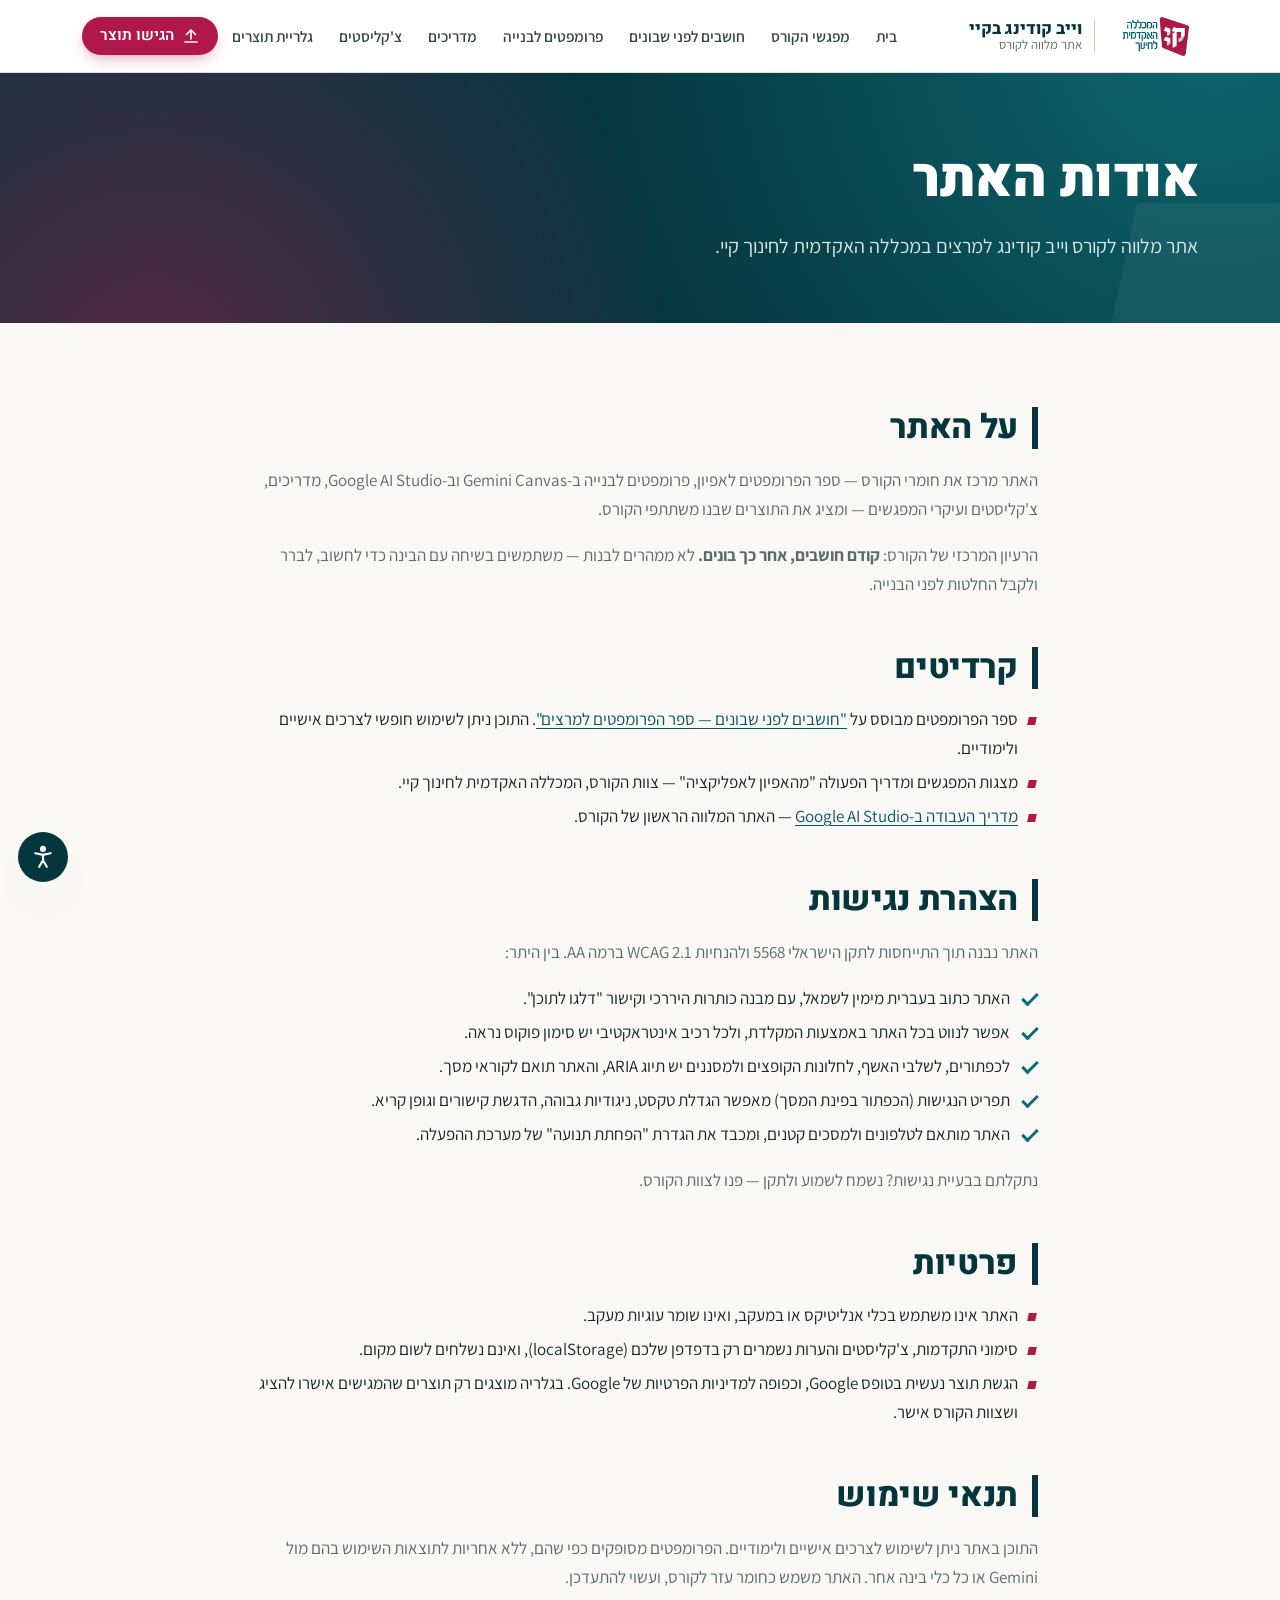
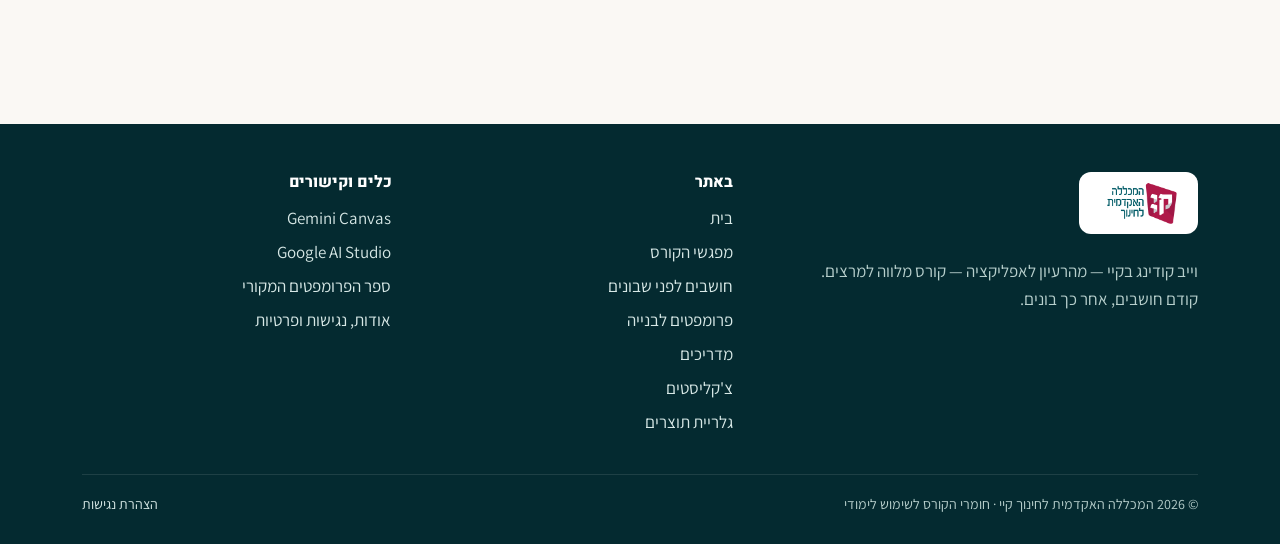
==== about.html @ 30b33945 "Add files via upload" ====
<!DOCTYPE html>
<html lang="he" dir="rtl">
<head>
<meta charset="utf-8">
<meta name="viewport" content="width=device-width, initial-scale=1">
<title>אודות, נגישות ופרטיות — וייב קודינג בקיי</title>
<meta name="description" content="אודות האתר המלווה לקורס וייב קודינג במכללת קיי, הצהרת נגישות, פרטיות וקרדיטים.">
<link rel="icon" type="image/png" href="[data-uri]">
<link rel="preconnect" href="https://fonts.googleapis.com">
<link rel="preconnect" href="https://fonts.gstatic.com" crossorigin>
<link href="https://fonts.googleapis.com/css2?family=Assistant:wght@400;600;700&family=Heebo:wght@500;700;800;900&display=swap" rel="stylesheet">
<style>
/* =========================================================
   וייב קודינג בקיי — אתר מלווה לקורס
   מערכת עיצוב בהתאמה לשפה החזותית של המכללה האקדמית לחינוך קיי
   ========================================================= */

:root {
  --teal-950: #042a30;
  --teal-900: #06363d;
  --teal-800: #0a4850;
  --teal-700: #0b5560;
  --teal-600: #0e6b75;
  --teal-100: #d7e8e6;
  --teal-50: #eef4f3;
  --crimson: #b0174a;
  --crimson-700: #8e1139;
  --crimson-100: #f3d9e2;
  --crimson-50: #f9eef2;
  --paper: #faf8f4;
  --surface: #ffffff;
  --line: #e6e0d4;
  --line-strong: #d3cbbb;
  --ink: #1b2729;
  --ink-soft: #33474a;
  --muted: #5b6b6d;
  --success: #1f7a4d;

  --font-head: "Heebo", "Assistant", system-ui, sans-serif;
  --font-body: "Assistant", "Heebo", system-ui, sans-serif;

  --radius-sm: 8px;
  --radius: 14px;
  --radius-lg: 22px;
  --shadow-sm: 0 1px 2px rgba(6, 54, 61, .06), 0 1px 1px rgba(6, 54, 61, .04);
  --shadow: 0 6px 24px -8px rgba(6, 54, 61, .18), 0 2px 6px rgba(6, 54, 61, .06);
  --shadow-lg: 0 24px 60px -20px rgba(6, 54, 61, .35);

  --wrap: 1180px;
  --gutter: clamp(16px, 4vw, 32px);
  --fs-base: 1.0625rem;
}

/* ---------- reset ---------- */
*, *::before, *::after { box-sizing: border-box; }
html { -webkit-text-size-adjust: 100%; scroll-behavior: smooth; scroll-padding-top: 88px; }
body {
  margin: 0;
  font-family: var(--font-body);
  font-size: var(--fs-base);
  line-height: 1.7;
  color: var(--ink);
  background: var(--paper);
  overflow-x: hidden;
}
img, svg, video, iframe { max-width: 100%; display: block; }
h1, h2, h3, h4 { font-family: var(--font-head); line-height: 1.25; margin: 0 0 .5em; color: var(--teal-900); letter-spacing: -.01em; }
h1 { font-size: clamp(2rem, 5vw, 3.4rem); font-weight: 900; }
h2 { font-size: clamp(1.5rem, 3vw, 2.1rem); font-weight: 800; }
h3 { font-size: 1.2rem; font-weight: 700; }
p { margin: 0 0 1em; }
a { color: var(--teal-700); text-underline-offset: 3px; }
a:hover { color: var(--crimson); }
ul, ol { padding-inline-start: 1.3em; margin: 0 0 1em; }
li { margin-bottom: .3em; }
button { font: inherit; cursor: pointer; }
strong { font-weight: 700; }
.ltr { direction: ltr; unicode-bidi: isolate; display: inline-block; }

:focus-visible { outline: 3px solid var(--crimson); outline-offset: 3px; border-radius: 4px; }

.skip-link {
  position: absolute; inset-inline-start: 12px; top: -60px; z-index: 100;
  background: var(--teal-900); color: #fff; padding: 10px 16px; border-radius: var(--radius-sm);
  font-weight: 700; text-decoration: none;
}
.skip-link:focus { top: 12px; color: #fff; }

.visually-hidden { position: absolute !important; width: 1px; height: 1px; overflow: hidden; clip: rect(0 0 0 0); white-space: nowrap; }

.wrap { width: 100%; max-width: var(--wrap); margin-inline: auto; padding-inline: var(--gutter); }

/* ---------- header ---------- */
.site-header {
  position: sticky; top: 0; z-index: 50;
  background: rgba(255, 255, 255, .94);
  backdrop-filter: saturate(1.4) blur(10px);
  border-bottom: 1px solid var(--line);
}
.site-header .wrap { display: flex; align-items: center; gap: 20px; min-height: 72px; }
.brand { display: flex; align-items: center; gap: 12px; text-decoration: none; color: var(--teal-900); flex-shrink: 0; }
.brand img { height: 44px; width: auto; }
.brand-text { display: flex; flex-direction: column; line-height: 1.15; border-inline-start: 1px solid var(--line-strong); padding-inline-start: 12px; }
.brand-text b { font-family: var(--font-head); font-weight: 800; font-size: 1.05rem; }
.brand-text small { color: var(--muted); font-size: .8rem; }

.main-nav { margin-inline-start: auto; }
.main-nav ul { list-style: none; margin: 0; padding: 0; display: flex; gap: 2px; align-items: center; }
.main-nav li { margin: 0; }
.main-nav a {
  display: block; padding: 8px 12px; border-radius: 999px; text-decoration: none;
  color: var(--ink-soft); font-weight: 600; font-size: .96rem; white-space: nowrap;
}
.main-nav a:hover { background: var(--teal-50); color: var(--teal-900); }
.main-nav a[aria-current="page"] { background: var(--teal-900); color: #fff; }
.nav-cta { margin-inline-start: 6px; }
.main-nav a.btn { display: inline-flex; color: #fff; padding: 7px 16px; }
.main-nav a.btn:hover { background: var(--crimson-700); color: #fff; }

.nav-toggle {
  display: none; margin-inline-start: auto; background: var(--teal-50); border: 1px solid var(--line);
  border-radius: 10px; width: 44px; height: 44px; align-items: center; justify-content: center; color: var(--teal-900);
}
.nav-toggle svg { width: 22px; height: 22px; }

@media (max-width: 1080px) {
  .nav-toggle { display: inline-flex; }
  .main-nav {
    position: fixed; inset: 72px 0 auto 0; background: #fff; border-bottom: 1px solid var(--line);
    box-shadow: var(--shadow); display: none; max-height: calc(100vh - 72px); overflow: auto;
  }
  .main-nav.open { display: block; }
  .main-nav ul { flex-direction: column; align-items: stretch; padding: 12px var(--gutter) 20px; gap: 4px; }
  .main-nav a { padding: 12px 14px; border-radius: 10px; font-size: 1.05rem; }
  .nav-cta { margin: 8px 0 0; }
  .nav-cta .btn { width: 100%; justify-content: center; }
}
@media (max-width: 420px) { .brand-text small { display: none; } .brand img { height: 38px; } }

/* ---------- buttons ---------- */
.btn {
  display: inline-flex; align-items: center; gap: 8px; border: 2px solid transparent;
  padding: 10px 20px; border-radius: 999px; font-weight: 700; text-decoration: none;
  font-family: var(--font-head); font-size: .98rem; line-height: 1.3; transition: transform .15s, background .15s, box-shadow .15s;
}
.btn:hover { transform: translateY(-1px); }
.btn-primary { background: var(--crimson); color: #fff; box-shadow: 0 6px 16px -6px rgba(176, 23, 74, .55); }
.btn-primary:hover { background: var(--crimson-700); color: #fff; }
.btn-teal { background: var(--teal-900); color: #fff; }
.btn-teal:hover { background: var(--teal-700); color: #fff; }
.btn-ghost { background: transparent; color: var(--teal-900); border-color: var(--line-strong); }
.btn-ghost:hover { background: var(--teal-50); color: var(--teal-900); }
.btn-light { background: #fff; color: var(--teal-900); }
.btn-light:hover { color: var(--crimson); }
.btn-outline-light { color: #fff; border-color: rgba(255,255,255,.45); background: transparent; }
.btn-outline-light:hover { background: rgba(255,255,255,.1); color: #fff; }
.btn-sm { padding: 6px 14px; font-size: .88rem; }
.btn svg { width: 18px; height: 18px; flex-shrink: 0; }

/* ---------- signature: skewed tag (from the Kaye logo) ---------- */
.tag {
  display: inline-block; position: relative; padding: 4px 14px; font-family: var(--font-head);
  font-weight: 800; font-size: .82rem; letter-spacing: .06em; color: #fff; z-index: 0;
}
.tag::before {
  content: ""; position: absolute; inset: 0; background: var(--crimson); transform: skewX(-12deg); z-index: -1; border-radius: 3px;
}
.tag.teal::before { background: var(--teal-700); }
.tag.soft { color: var(--crimson-700); }
.tag.soft::before { background: var(--crimson-50); }

.eyebrow { font-family: var(--font-head); font-weight: 800; color: var(--crimson); letter-spacing: .12em; font-size: .82rem; margin-bottom: 10px; display: block; }

/* ---------- page hero ---------- */
.page-hero {
  background: var(--teal-900);
  background-image:
    radial-gradient(circle at 12% 120%, rgba(176, 23, 74, .45), transparent 45%),
    radial-gradient(circle at 95% -20%, rgba(14, 107, 117, .9), transparent 50%);
  color: #fff; padding: clamp(40px, 7vw, 72px) 0 clamp(36px, 6vw, 60px); position: relative; overflow: hidden;
}
.page-hero::after {
  content: ""; position: absolute; inset-inline-start: -60px; bottom: -40px; width: 220px; height: 160px;
  background: rgba(255,255,255,.05); transform: skewX(-12deg);
}
.page-hero h1 { color: #fff; margin-bottom: .3em; }
.page-hero p.lead { font-size: clamp(1.05rem, 2vw, 1.25rem); color: #d7e8e6; max-width: 720px; margin: 0; }
.page-hero .eyebrow { color: #ff9fbf; }
.page-hero .hero-actions { margin-top: 24px; display: flex; flex-wrap: wrap; gap: 12px; }
.breadcrumbs { font-size: .9rem; color: #a9c9c6; margin-bottom: 14px; }
.breadcrumbs a { color: #d7e8e6; }

/* ---------- sections ---------- */
.section { padding: clamp(44px, 7vw, 84px) 0; }
.section.tight { padding: clamp(28px, 4vw, 48px) 0; }
.section.alt { background: #fff; border-block: 1px solid var(--line); }
.section-head { max-width: 760px; margin-bottom: 32px; }
.section-head p { color: var(--muted); font-size: 1.1rem; margin: 0; }
.bar-title { border-inline-start: 6px solid var(--teal-900); padding-inline-start: 14px; }

.grid { display: grid; gap: 20px; }
.grid-2 { grid-template-columns: repeat(auto-fit, minmax(min(100%, 420px), 1fr)); }
.grid-3 { grid-template-columns: repeat(auto-fit, minmax(min(100%, 300px), 1fr)); }
.grid-4 { grid-template-columns: repeat(auto-fit, minmax(min(100%, 240px), 1fr)); }

.card {
  background: var(--surface); border: 1px solid var(--line); border-radius: var(--radius-lg);
  padding: 24px; box-shadow: var(--shadow-sm);
}
.card h3 { margin-bottom: .4em; }
.card p:last-child, .card ul:last-child { margin-bottom: 0; }
.card.teal { background: var(--teal-50); border-color: var(--teal-100); }
.card.pink { background: var(--crimson-50); border-color: var(--crimson-100); }
.card.dark { background: var(--teal-900); color: #e3eeed; border-color: var(--teal-900); }
.card.dark h3, .card.dark h2 { color: #fff; }
a.card { text-decoration: none; color: inherit; display: block; transition: transform .18s, box-shadow .18s, border-color .18s; }
a.card:hover { transform: translateY(-3px); box-shadow: var(--shadow); border-color: var(--teal-100); color: inherit; }
.card .icon {
  width: 48px; height: 48px; border-radius: 12px; display: grid; place-items: center; font-size: 1.5rem;
  background: var(--teal-50); margin-bottom: 14px;
}
.card .more { font-weight: 700; color: var(--crimson); font-family: var(--font-head); font-size: .95rem; }

.muted { color: var(--muted); }
.small { font-size: .92rem; }

/* callouts */
.callout {
  border-radius: var(--radius); padding: 18px 22px; border: 1px solid var(--teal-100); background: var(--teal-50);
  border-inline-start: 5px solid var(--teal-700);
}
.callout.pink { background: var(--crimson-50); border-color: var(--crimson-100); border-inline-start-color: var(--crimson); }
.callout.dark { background: var(--teal-900); color: #e3eeed; border-color: var(--teal-900); border-inline-start-color: var(--crimson); }
.callout.dark strong { color: #fff; }
.callout p:last-child { margin-bottom: 0; }

/* check-list style ul */
ul.ticks { list-style: none; padding: 0; }
ul.ticks li { position: relative; padding-inline-start: 28px; }
ul.ticks li::before {
  content: ""; position: absolute; inset-inline-start: 0; top: .55em; width: 16px; height: 9px;
  border-left: 3px solid var(--teal-600); border-bottom: 3px solid var(--teal-600); transform: rotate(-45deg);
}
ul.dots { list-style: none; padding: 0; }
ul.dots li { position: relative; padding-inline-start: 20px; }
ul.dots li::before { content: ""; position: absolute; inset-inline-start: 2px; top: .7em; width: 8px; height: 8px; background: var(--crimson); transform: skewX(-12deg); }

/* numbered steps */
ol.steps { list-style: none; padding: 0; counter-reset: s; }
ol.steps > li { counter-increment: s; position: relative; padding-inline-start: 54px; margin-bottom: 18px; min-height: 40px; }
ol.steps > li::before {
  content: counter(s); position: absolute; inset-inline-start: 0; top: -2px; width: 38px; height: 38px; border-radius: 50%;
  background: var(--teal-900); color: #fff; display: grid; place-items: center; font-family: var(--font-head); font-weight: 800;
}

/* ---------- path (course journey) ---------- */
.path { display: grid; grid-template-columns: repeat(4, 1fr); gap: 0; position: relative; }
.path-step {
  position: relative; padding: 26px 22px 24px; background: #fff; border: 1px solid var(--line); text-decoration: none; color: inherit;
  transition: background .2s;
}
.path-step:first-child { border-radius: 0 var(--radius-lg) var(--radius-lg) 0; }
.path-step:last-child { border-radius: var(--radius-lg) 0 0 var(--radius-lg); }
.path-step + .path-step { border-inline-start: 0; }
.path-step:hover { background: var(--teal-50); color: inherit; }
.path-step .num {
  font-family: var(--font-head); font-weight: 900; font-size: 2.6rem; line-height: 1; color: var(--teal-100);
  display: block; margin-bottom: 8px;
}
.path-step:hover .num { color: var(--crimson); }
.path-step h3 { font-size: 1.35rem; margin-bottom: 4px; }
.path-step p { color: var(--muted); font-size: .96rem; margin: 0 0 10px; }
.path-step .links { font-size: .9rem; font-weight: 700; color: var(--crimson); font-family: var(--font-head); }
.path-step:not(:last-child)::after {
  content: "←"; position: absolute; top: 50%; inset-inline-end: -16px; width: 30px; height: 30px; border-radius: 50%;
  background: var(--crimson); color: #fff; display: grid; place-items: center; font-weight: 900; font-size: .95rem;
  transform: translateY(-50%); z-index: 2; box-shadow: 0 0 0 4px var(--paper);
}
@media (max-width: 860px) {
  .path { grid-template-columns: 1fr 1fr; gap: 12px; }
  .path-step, .path-step:first-child, .path-step:last-child { border-radius: var(--radius); border: 1px solid var(--line) !important; }
  .path-step::after { display: none; }
}
@media (max-width: 480px) { .path { grid-template-columns: 1fr; } }

/* ---------- home hero ---------- */
.home-hero { background: var(--teal-900); color: #fff; position: relative; overflow: hidden; }
.home-hero .wrap { display: grid; grid-template-columns: 1.25fr .9fr; gap: 48px; align-items: center; padding-block: clamp(48px, 8vw, 96px); position: relative; z-index: 1; }
.home-hero h1 { color: #fff; font-size: clamp(2.3rem, 6vw, 4.2rem); margin-bottom: 18px; }
.home-hero h1 .hl { position: relative; display: inline-block; z-index: 0; padding-inline: 10px; }
.home-hero h1 .hl::before { content: ""; position: absolute; inset: 8% -2px 4%; background: var(--crimson); transform: skewX(-12deg); z-index: -1; border-radius: 4px; }
.home-hero .lead { font-size: clamp(1.1rem, 2.2vw, 1.35rem); color: #cfe3e1; max-width: 560px; }
.home-hero .bg-shape { position: absolute; inset-inline-start: -8%; top: -30%; width: 55%; height: 160%; background: linear-gradient(160deg, rgba(14,107,117,.55), rgba(14,107,117,0)); transform: skewX(-12deg); }
.hero-panel {
  background: rgba(255,255,255,.06); border: 1px solid rgba(255,255,255,.14); border-radius: var(--radius-lg); padding: 26px;
  backdrop-filter: blur(6px);
}
.hero-panel h2 { color: #fff; font-size: 1.15rem; margin-bottom: 14px; }
.principle { display: flex; flex-wrap: wrap; align-items: center; gap: 8px; margin: 0; padding: 0; list-style: none; }
.principle li { margin: 0; background: rgba(255,255,255,.1); border-radius: 999px; padding: 6px 14px; font-weight: 700; font-family: var(--font-head); font-size: .95rem; }
.principle li.arrow { background: none; padding: 0; color: #ff9fbf; }
.hero-panel .quote { margin: 20px 0 0; font-size: .95rem; color: #bcd6d3; border-top: 1px solid rgba(255,255,255,.14); padding-top: 16px; }
@media (max-width: 900px) { .home-hero .wrap { grid-template-columns: 1fr; gap: 28px; } }

/* ---------- prompt box ---------- */
.prompt {
  background: var(--surface); border: 1px solid var(--line); border-radius: var(--radius); overflow: hidden; box-shadow: var(--shadow-sm);
}
.prompt-head { display: flex; align-items: center; gap: 12px; padding: 12px 16px; background: var(--teal-50); border-bottom: 1px solid var(--line); flex-wrap: wrap; }
.prompt-head h3, .prompt-head h4 { margin: 0; font-size: 1.05rem; flex: 1; min-width: 180px; }
.prompt-body {
  padding: 18px 20px; white-space: pre-wrap; font-size: 1rem; line-height: 1.75; color: var(--ink-soft);
  border-inline-start: 4px solid var(--teal-700); margin: 14px; background: #fbfaf7; border-radius: var(--radius-sm);
  max-height: 420px; overflow: auto;
}
.ph { background: var(--crimson-50); color: var(--crimson-700); border-radius: 4px; padding: 0 4px; font-weight: 700; }
.prompt.pink .prompt-body { border-inline-start-color: var(--crimson); }
.prompt-meta { padding: 0 20px 16px; color: var(--muted); font-size: .92rem; }
.prompt-meta p { margin: 0 0 .3em; }

.copy-btn {
  display: inline-flex; align-items: center; gap: 6px; border: 0; background: var(--teal-900); color: #fff; border-radius: 999px;
  padding: 7px 16px; font-weight: 700; font-family: var(--font-head); font-size: .9rem; transition: background .15s;
}
.copy-btn:hover { background: var(--crimson); }
.copy-btn svg { width: 16px; height: 16px; }
.copy-btn.done { background: var(--success); }

.chip {
  display: inline-flex; align-items: center; gap: 4px; padding: 3px 10px; border-radius: 999px; font-size: .8rem; font-weight: 700;
  background: #fff; border: 1px solid var(--line); color: var(--ink-soft); font-family: var(--font-head); white-space: nowrap;
}
.chip.canvas { background: #eaf1ff; border-color: #cfdcfa; color: #1f4fb3; }
.chip.studio { background: var(--crimson-50); border-color: var(--crimson-100); color: var(--crimson-700); }
.chip.any { background: var(--teal-50); border-color: var(--teal-100); color: var(--teal-800); }
.chip.ext { background: #f4efe4; border-color: #e6dcc6; color: #6b5a2e; }

/* ---------- toolbar / filters ---------- */
.toolbar { display: flex; flex-wrap: wrap; gap: 12px; align-items: center; margin-bottom: 26px; }
.search {
  flex: 1 1 260px; display: flex; align-items: center; gap: 8px; background: #fff; border: 1px solid var(--line-strong);
  border-radius: 999px; padding: 4px 16px;
}
.search input { border: 0; outline: 0; flex: 1; font: inherit; padding: 8px 0; background: transparent; min-width: 0; }
.search:focus-within { border-color: var(--teal-700); box-shadow: 0 0 0 3px var(--teal-100); }
.search svg { width: 18px; height: 18px; color: var(--muted); }
.seg { display: inline-flex; background: #fff; border: 1px solid var(--line-strong); border-radius: 999px; padding: 3px; flex-wrap: wrap; }
.seg button { border: 0; background: transparent; padding: 7px 14px; border-radius: 999px; font-weight: 700; color: var(--ink-soft); font-family: var(--font-head); font-size: .9rem; }
.seg button[aria-pressed="true"] { background: var(--teal-900); color: #fff; }
.seg button:hover:not([aria-pressed="true"]) { background: var(--teal-50); }

/* ---------- category nav (prompts / guides) ---------- */
.layout-side { display: grid; grid-template-columns: 250px 1fr; gap: 40px; align-items: start; }
.side-nav { position: sticky; top: 96px; background: #fff; border: 1px solid var(--line); border-radius: var(--radius); padding: 14px; }
.side-nav h2 { font-size: .85rem; letter-spacing: .1em; color: var(--muted); margin: 4px 8px 8px; }
.side-nav ul { list-style: none; margin: 0; padding: 0; }
.side-nav li { margin: 0; }
.side-nav a { display: block; padding: 8px 10px; border-radius: 8px; text-decoration: none; color: var(--ink-soft); font-weight: 600; font-size: .95rem; }
.side-nav a:hover, .side-nav a.active { background: var(--teal-50); color: var(--teal-900); }
@media (max-width: 900px) {
  .layout-side { grid-template-columns: 1fr; gap: 20px; }
  .side-nav { position: static; }
  .side-nav ul { display: flex; flex-wrap: wrap; gap: 6px; }
  .side-nav a { background: var(--teal-50); border-radius: 999px; padding: 6px 12px; font-size: .88rem; }
}
.cat-block { margin-bottom: 48px; }
.cat-block > h2 { display: flex; align-items: center; gap: 10px; }
.cat-block > p { color: var(--muted); }
.stack { display: grid; gap: 18px; }

/* ---------- prompt book wizard ---------- */
.track-pick { display: grid; grid-template-columns: 1fr 1fr; gap: 16px; }
.track-btn {
  text-align: start; background: #fff; border: 2px solid var(--line); border-radius: var(--radius-lg); padding: 20px 22px;
  display: flex; gap: 14px; align-items: flex-start; transition: border-color .15s, box-shadow .15s; color: inherit;
}
.track-btn .ti { font-size: 2rem; line-height: 1; }
.track-btn b { font-family: var(--font-head); font-size: 1.2rem; color: var(--teal-900); display: block; }
.track-btn span.q { color: var(--muted); font-size: .95rem; }
.track-btn[aria-pressed="true"] { border-color: var(--teal-900); box-shadow: 0 0 0 4px var(--teal-100); }
.track-btn:hover { border-color: var(--teal-600); }
@media (max-width: 640px) { .track-pick { grid-template-columns: 1fr; } }

.stepper { list-style: none; margin: 28px 0 24px; padding: 0; display: grid; grid-template-columns: repeat(7, 1fr); gap: 6px; }
.stepper li { margin: 0; }
.stepper button {
  width: 100%; border: 1px solid var(--line); background: #fff; border-radius: 12px; padding: 10px 6px 8px;
  display: flex; flex-direction: column; align-items: center; gap: 2px; color: var(--ink-soft); position: relative;
}
.stepper .n { font-family: var(--font-head); font-weight: 900; font-size: 1.2rem; color: var(--teal-700); }
.stepper .l { font-size: .8rem; font-weight: 700; line-height: 1.2; text-align: center; }
.stepper button[aria-current="step"] { background: var(--teal-900); border-color: var(--teal-900); color: #fff; }
.stepper button[aria-current="step"] .n { color: #ff9fbf; }
.stepper button.done::after {
  content: "✓"; position: absolute; top: -7px; inset-inline-end: -5px; width: 20px; height: 20px; border-radius: 50%;
  background: var(--success); color: #fff; font-size: .72rem; display: grid; place-items: center; font-weight: 900;
}
@media (max-width: 720px) {
  .stepper { grid-template-columns: repeat(7, minmax(44px, 1fr)); gap: 4px; }
  .stepper .l { display: none; }
}
.step-panel { display: grid; grid-template-columns: 1fr 300px; gap: 24px; align-items: start; }
@media (max-width: 960px) { .step-panel { grid-template-columns: 1fr; } }
.step-aside { display: grid; gap: 14px; }
.step-title { display: flex; align-items: baseline; gap: 12px; flex-wrap: wrap; margin-bottom: 14px; }
.step-title h2 { margin: 0; }
.step-nav { display: flex; justify-content: space-between; gap: 12px; margin-top: 20px; flex-wrap: wrap; }
.progress { height: 8px; background: var(--teal-100); border-radius: 999px; overflow: hidden; }
.progress > span { display: block; height: 100%; background: var(--crimson); border-radius: 999px; transition: width .3s; }
.check-row { display: flex; align-items: center; gap: 10px; font-weight: 700; cursor: pointer; }
.check-row input { width: 20px; height: 20px; accent-color: var(--teal-900); }

/* floating helper (slow-down prompt) */
.fab {
  position: fixed; inset-inline-start: 18px; bottom: 18px; z-index: 40; background: var(--crimson); color: #fff; border: 0;
  border-radius: 999px; padding: 12px 18px; font-weight: 800; font-family: var(--font-head); box-shadow: var(--shadow-lg);
  display: inline-flex; gap: 8px; align-items: center;
}
.fab:hover { background: var(--crimson-700); }

/* ---------- dialog ---------- */
dialog {
  border: 0; border-radius: var(--radius-lg); padding: 0; width: min(760px, calc(100vw - 24px)); max-height: calc(100vh - 40px);
  box-shadow: var(--shadow-lg); color: var(--ink);
}
dialog::backdrop { background: rgba(4, 42, 48, .6); backdrop-filter: blur(2px); }
.dialog-head { display: flex; align-items: center; justify-content: space-between; gap: 12px; padding: 18px 22px; border-bottom: 1px solid var(--line); background: var(--teal-50); position: sticky; top: 0; z-index: 1; }
.dialog-head h2 { margin: 0; font-size: 1.3rem; }
.dialog-body { padding: 22px; }
.icon-btn { border: 1px solid var(--line); background: #fff; width: 40px; height: 40px; border-radius: 50%; display: grid; place-items: center; color: var(--teal-900); flex-shrink: 0; }
.icon-btn:hover { background: var(--crimson-50); color: var(--crimson); }
.icon-btn svg { width: 18px; height: 18px; }

/* ---------- video ---------- */
.video {
  position: relative; aspect-ratio: 16 / 9; border-radius: var(--radius); overflow: hidden; background: var(--teal-950); box-shadow: var(--shadow);
}
.video button { position: absolute; inset: 0; border: 0; padding: 0; background: transparent; width: 100%; height: 100%; }
.video img { width: 100%; height: 100%; object-fit: cover; opacity: .85; transition: opacity .2s, transform .4s; }
.video button:hover img { opacity: 1; transform: scale(1.02); }
.video .play {
  position: absolute; top: 50%; left: 50%; transform: translate(-50%, -50%); width: 74px; height: 74px; border-radius: 50%;
  background: var(--crimson); display: grid; place-items: center; box-shadow: 0 8px 30px rgba(0,0,0,.4);
}
.video .play svg { width: 30px; height: 30px; fill: #fff; margin-left: 4px; }
.video iframe { position: absolute; inset: 0; width: 100%; height: 100%; border: 0; }

/* ---------- session cards ---------- */
.session { display: grid; grid-template-columns: 1.1fr 1fr; gap: 36px; align-items: start; }
@media (max-width: 900px) { .session { grid-template-columns: 1fr; } }
.session + .session { margin-top: 64px; padding-top: 64px; border-top: 1px dashed var(--line-strong); }
.session-num { font-family: var(--font-head); font-weight: 900; color: var(--crimson); font-size: 1rem; letter-spacing: .1em; }
.resource-list { list-style: none; padding: 0; margin: 18px 0 0; display: grid; gap: 10px; }
.resource-list li { margin: 0; }
.resource-list a {
  display: flex; align-items: center; gap: 12px; padding: 12px 14px; border: 1px solid var(--line); border-radius: 12px; background: #fff;
  text-decoration: none; color: var(--ink); font-weight: 600;
}
.resource-list a:hover { border-color: var(--teal-600); background: var(--teal-50); color: var(--teal-900); }
.resource-list .ri { width: 36px; height: 36px; border-radius: 9px; display: grid; place-items: center; background: var(--crimson-50); font-size: 1.1rem; flex-shrink: 0; }
.resource-list small { display: block; color: var(--muted); font-weight: 400; }

.agenda { list-style: none; padding: 0; margin: 0; display: grid; grid-template-columns: repeat(auto-fit, minmax(min(100%, 200px), 1fr)); gap: 10px; }
.agenda li { margin: 0; background: #fff; border: 1px solid var(--line); border-radius: 12px; padding: 12px 14px; }
.agenda b { display: block; font-family: var(--font-head); color: var(--teal-900); }
.agenda .n { font-family: var(--font-head); font-weight: 900; color: var(--crimson); font-size: .85rem; }
.agenda span.d { color: var(--muted); font-size: .92rem; }

/* ---------- comparison ---------- */
.compare { display: grid; grid-template-columns: 1fr 1fr; gap: 0; border-radius: var(--radius-lg); overflow: hidden; border: 1px solid var(--line); }
.compare > div { padding: 26px; background: #fff; }
.compare > div + div { border-inline-start: 1px solid var(--line); }
.compare h3 { display: flex; align-items: center; gap: 8px; }
.compare .canvas-col { background: #f5f8ff; }
.compare .studio-col { background: var(--crimson-50); }
.compare .foot { grid-column: 1 / -1; background: var(--teal-900); color: #e3eeed; text-align: center; padding: 16px; }
.compare .foot strong { color: #fff; }
@media (max-width: 700px) { .compare { grid-template-columns: 1fr; } .compare > div + div { border-inline-start: 0; border-top: 1px solid var(--line); } }

.roles { display: grid; grid-template-columns: repeat(3, 1fr); gap: 12px; }
.roles > div { text-align: center; background: #fff; border: 1px solid var(--line); border-radius: var(--radius); padding: 18px 12px; }
.roles .e { font-size: 1.8rem; }
.roles span.small { display: block; }
.roles b { display: block; font-family: var(--font-head); color: var(--teal-900); font-size: 1.1rem; }
@media (max-width: 560px) { .roles { grid-template-columns: 1fr; } }

.flow { display: flex; flex-wrap: wrap; gap: 8px; align-items: center; list-style: none; padding: 0; margin: 0; }
.flow li { margin: 0; background: #fff; border: 1px solid var(--line); border-radius: 999px; padding: 6px 14px; font-weight: 700; font-family: var(--font-head); color: var(--teal-900); font-size: .95rem; }
.flow li.arrow { border: 0; background: none; padding: 0; color: var(--crimson); }
.card.dark .flow li { background: rgba(255,255,255,.08); border-color: rgba(255,255,255,.18); color: #fff; }

/* ---------- checklists ---------- */
.checklist { list-style: none; padding: 0; margin: 0; }
.checklist li { margin: 0; border-bottom: 1px solid var(--line); }
.checklist li:last-child { border-bottom: 0; }
.checklist label { display: flex; gap: 12px; align-items: flex-start; padding: 11px 4px; cursor: pointer; }
.checklist input { width: 22px; height: 22px; margin-top: 3px; accent-color: var(--teal-900); flex-shrink: 0; }
.checklist input:checked + span { color: var(--muted); text-decoration: line-through; text-decoration-color: var(--crimson); }
.cl-head { display: flex; align-items: center; gap: 12px; justify-content: space-between; flex-wrap: wrap; margin-bottom: 8px; }
.cl-head h3 { margin: 0; }
.cl-count { font-family: var(--font-head); font-weight: 800; color: var(--teal-700); font-size: .9rem; }
.cl-card .progress { margin: 6px 0 12px; }
.link-btn { border: 0; background: none; color: var(--muted); text-decoration: underline; font-size: .88rem; padding: 4px; }
.link-btn:hover { color: var(--crimson); }

.timer { display: flex; flex-wrap: wrap; align-items: center; gap: 16px; }
.timer-display { font-family: var(--font-head); font-weight: 900; font-size: 3rem; color: var(--teal-900); font-variant-numeric: tabular-nums; min-width: 150px; direction: ltr; }
.timer-display.low { color: var(--crimson); }
.timer-phases { display: flex; gap: 6px; flex-wrap: wrap; }
.timer-phases span { padding: 4px 12px; border-radius: 999px; background: var(--teal-50); font-weight: 700; font-size: .88rem; color: var(--teal-800); font-family: var(--font-head); }
.timer-phases span.on { background: var(--crimson); color: #fff; }
textarea, input[type="text"], input[type="url"] {
  width: 100%; font: inherit; border: 1px solid var(--line-strong); border-radius: 10px; padding: 10px 12px; background: #fff; color: var(--ink);
}
textarea:focus, input[type="text"]:focus { outline: 0; border-color: var(--teal-700); box-shadow: 0 0 0 3px var(--teal-100); }
.field { margin-bottom: 14px; }
.field label { display: block; font-weight: 700; margin-bottom: 4px; color: var(--teal-900); font-family: var(--font-head); }

/* ---------- gallery ---------- */
.gallery { display: grid; grid-template-columns: repeat(auto-fill, minmax(min(100%, 300px), 1fr)); gap: 22px; }
.project {
  background: #fff; border: 1px solid var(--line); border-radius: var(--radius-lg); overflow: hidden; display: flex; flex-direction: column;
  transition: transform .18s, box-shadow .18s; text-align: start; padding: 0; color: inherit; width: 100%;
}
.project:hover { transform: translateY(-4px); box-shadow: var(--shadow); }
.project .thumb { aspect-ratio: 16 / 10; background: var(--teal-900); position: relative; overflow: hidden; }
.project .thumb img { width: 100%; height: 100%; object-fit: cover; }
.project .thumb .ph-art {
  position: absolute; inset: 0; display: grid; place-items: center; color: #fff; font-family: var(--font-head); font-weight: 900;
  font-size: 2.6rem; letter-spacing: .02em;
}
.project .thumb .ph-art::before { content: ""; position: absolute; inset-inline-end: -10%; top: -20%; width: 55%; height: 140%; background: rgba(255,255,255,.08); transform: skewX(-12deg); }
.project .thumb .badges { position: absolute; top: 12px; inset-inline-start: 12px; display: flex; gap: 6px; }
.project .body { padding: 18px 20px 20px; display: flex; flex-direction: column; gap: 6px; flex: 1; }
.project h3 { margin: 0; font-size: 1.15rem; }
.project .by { color: var(--muted); font-size: .9rem; }
.project .desc { color: var(--ink-soft); font-size: .97rem; margin: 4px 0 8px; display: -webkit-box; -webkit-line-clamp: 3; -webkit-box-orient: vertical; overflow: hidden; }
.project .foot { margin-top: auto; display: flex; gap: 6px; flex-wrap: wrap; }
.sample-badge { background: #fff4d6; color: #7a5a00; border: 1px solid #f0dc9c; }
.empty { text-align: center; padding: 48px 20px; color: var(--muted); border: 2px dashed var(--line-strong); border-radius: var(--radius-lg); }
.detail-grid { display: grid; gap: 16px; }
.detail-grid dt { font-family: var(--font-head); font-weight: 800; color: var(--teal-900); font-size: .95rem; }
.detail-grid dd { margin: 2px 0 0; color: var(--ink-soft); white-space: pre-wrap; }
.detail-shot { border-radius: var(--radius); overflow: hidden; border: 1px solid var(--line); margin-bottom: 18px; }

.submit-band { display: grid; grid-template-columns: 1.3fr 1fr; gap: 32px; align-items: center; }
@media (max-width: 860px) { .submit-band { grid-template-columns: 1fr; } }

/* ---------- toast ---------- */
.toast {
  position: fixed; bottom: 24px; left: 50%; transform: translate(-50%, 30px); background: var(--teal-900); color: #fff; padding: 12px 22px;
  border-radius: 999px; font-weight: 700; box-shadow: var(--shadow-lg); opacity: 0; pointer-events: none; transition: .25s; z-index: 200;
}
.toast.show { opacity: 1; transform: translate(-50%, 0); }

/* ---------- a11y panel ---------- */
.a11y-btn {
  position: fixed; inset-inline-end: 18px; bottom: 18px; z-index: 45; width: 50px; height: 50px; border-radius: 50%; border: 0;
  background: var(--teal-900); color: #fff; box-shadow: var(--shadow-lg); display: grid; place-items: center;
}
.a11y-btn svg { width: 26px; height: 26px; }
.a11y-panel {
  position: fixed; inset-inline-end: 18px; bottom: 78px; z-index: 45; background: #fff; border: 1px solid var(--line); border-radius: var(--radius);
  box-shadow: var(--shadow-lg); padding: 14px; width: 250px; display: none;
}
.a11y-panel.open { display: block; }
.a11y-panel h2 { font-size: 1rem; margin: 0 0 10px; }
.a11y-panel button { display: flex; width: 100%; text-align: start; border: 1px solid var(--line); background: var(--paper); border-radius: 8px; padding: 8px 10px; margin-bottom: 6px; font-weight: 600; color: var(--ink); }
.a11y-panel button[aria-pressed="true"] { background: var(--teal-900); color: #fff; border-color: var(--teal-900); }
.a11y-panel a { font-size: .88rem; }

html.a11y-big { font-size: 118%; }
html.a11y-links a { text-decoration: underline !important; outline: 1px dashed currentColor; }
html.a11y-contrast { --muted: #2a3638; --ink-soft: #111; --line: #8a9a9c; --line-strong: #5d6d6f; }
html.a11y-contrast body { background: #fff; }
html.a11y-readable { --font-body: Arial, sans-serif; --font-head: Arial, sans-serif; }
html.a11y-readable body { letter-spacing: .02em; word-spacing: .08em; }

/* ---------- footer ---------- */
.site-footer { background: var(--teal-950); color: #b7cfcc; padding: 48px 0 28px; margin-top: 0; }
.site-footer .cols { display: grid; grid-template-columns: 1.4fr 1fr 1fr; gap: 32px; }
.site-footer h2 { color: #fff; font-size: 1rem; margin-bottom: 12px; }
.site-footer ul { list-style: none; padding: 0; margin: 0; }
.site-footer a { color: #d7e8e6; text-decoration: none; }
.site-footer a:hover { color: #ff9fbf; text-decoration: underline; }
.site-footer .logo-chip { background: #fff; display: inline-block; padding: 8px 12px; border-radius: 12px; margin-bottom: 14px; }
.site-footer .logo-chip img { height: 46px; width: auto; }
.site-footer .bottom { border-top: 1px solid rgba(255,255,255,.1); margin-top: 32px; padding-top: 18px; font-size: .88rem; display: flex; justify-content: space-between; flex-wrap: wrap; gap: 10px; }
@media (max-width: 760px) { .site-footer .cols { grid-template-columns: 1fr; } }

@media (prefers-reduced-motion: reduce) {
  *, *::before, *::after { transition: none !important; animation: none !important; scroll-behavior: auto !important; }
}
@media print {
  .site-header, .site-footer, .a11y-btn, .fab, .copy-btn { display: none !important; }
  .prompt-body { max-height: none; }
}

/* ---------- refinements ---------- */
.home-hero .eyebrow { color: #ff9fbf; }
.step-panel .prompt-body { max-height: none; }

/* ---------- embed mode (Google Sites) ---------- */
html.embed body { background: var(--paper); }

html.embed .page-hero { padding: 36px 0 32px; }

</style>
</head>
<body>
<a class="skip-link" href="#main">דלגו לתוכן</a>
<header id="site-header"></header>

<main id="main">
  <section class="page-hero">
    <div class="wrap">
      <h1>אודות האתר</h1>
      <p class="lead">אתר מלווה לקורס וייב קודינג למרצים במכללה האקדמית לחינוך קיי.</p>
    </div>
  </section>

  <section class="section">
    <div class="wrap" style="max-width:860px">
      <article class="cat-block" id="about">
        <h2 class="bar-title">על האתר</h2>
        <p>האתר מרכז את חומרי הקורס — ספר הפרומפטים לאפיון, פרומפטים לבנייה ב-Gemini Canvas וב-Google AI Studio, מדריכים, צ'קליסטים ועיקרי המפגשים — ומציג את התוצרים שבנו משתתפי הקורס.</p>
        <p>הרעיון המרכזי של הקורס: <strong>קודם חושבים, אחר כך בונים.</strong> לא ממהרים לבנות — משתמשים בשיחה עם הבינה כדי לחשוב, לברר ולקבל החלטות לפני הבנייה.</p>
      </article>

      <article class="cat-block" id="credits">
        <h2 class="bar-title">קרדיטים</h2>
        <ul class="dots">
          <li>ספר הפרומפטים מבוסס על <a data-link="promptBookOriginal" href="#" target="_blank" rel="noopener">"חושבים לפני שבונים — ספר הפרומפטים למרצים"</a>. התוכן ניתן לשימוש חופשי לצרכים אישיים ולימודיים.</li>
          <li>מצגות המפגשים ומדריך הפעולה "מהאפיון לאפליקציה" — צוות הקורס, המכללה האקדמית לחינוך קיי.</li>
          <li><a data-link="studioGuide" href="#" target="_blank" rel="noopener">מדריך העבודה ב-Google AI Studio</a> — האתר המלווה הראשון של הקורס.</li>
        </ul>
      </article>

      <article class="cat-block" id="accessibility">
        <h2 class="bar-title">הצהרת נגישות</h2>
        <p>האתר נבנה תוך התייחסות לתקן הישראלי 5568 ולהנחיות WCAG 2.1 ברמה AA. בין היתר:</p>
        <ul class="ticks">
          <li>האתר כתוב בעברית מימין לשמאל, עם מבנה כותרות היררכי וקישור "דלגו לתוכן".</li>
          <li>אפשר לנווט בכל האתר באמצעות המקלדת, ולכל רכיב אינטראקטיבי יש סימון פוקוס נראה.</li>
          <li>לכפתורים, לשלבי האשף, לחלונות הקופצים ולמסננים יש תיוג ARIA, והאתר תואם לקוראי מסך.</li>
          <li>תפריט הנגישות (הכפתור בפינת המסך) מאפשר הגדלת טקסט, ניגודיות גבוהה, הדגשת קישורים וגופן קריא.</li>
          <li>האתר מותאם לטלפונים ולמסכים קטנים, ומכבד את הגדרת "הפחתת תנועה" של מערכת ההפעלה.</li>
        </ul>
                <p>נתקלתם בבעיית נגישות? נשמח לשמוע ולתקן — פנו לצוות הקורס<span id="contact-mail"></span>.</p>
      </article>

      <article class="cat-block" id="privacy">
        <h2 class="bar-title">פרטיות</h2>
        <ul class="dots">
          <li>האתר אינו משתמש בכלי אנליטיקס או במעקב, ואינו שומר עוגיות מעקב.</li>
          <li>סימוני התקדמות, צ'קליסטים והערות נשמרים רק בדפדפן שלכם (localStorage), ואינם נשלחים לשום מקום.</li>
          <li>הגשת תוצר נעשית בטופס Google, וכפופה למדיניות הפרטיות של Google. בגלריה מוצגים רק תוצרים שהמגישים אישרו להציג ושצוות הקורס אישר.</li>
        </ul>
      </article>

      <article class="cat-block" id="terms">
        <h2 class="bar-title">תנאי שימוש</h2>
        <p>התוכן באתר ניתן לשימוש לצרכים אישיים ולימודיים. הפרומפטים מסופקים כפי שהם, ללא אחריות לתוצאות השימוש בהם מול Gemini או כל כלי בינה אחר. האתר משמש כחומר עזר לקורס, ועשוי להתעדכן.</p>
      </article>
    </div>
  </section>
</main>

<footer id="site-footer"></footer>
<script>
/* =========================================================
   הגדרות האתר — זה הקובץ היחיד שצריך לערוך אחרי הקמת טופס הגוגל.
   ראו הסבר מלא בקובץ README.md
   ========================================================= */
window.SITE_CONFIG = {
  courseName: "וייב קודינג בקיי",
  courseSubtitle: "מהרעיון לאפליקציה — קורס מלווה למרצים",

  /* קישור לטופס הגוגל להגשת תוצרים (הקישור שמתחיל ב-https://docs.google.com/forms/...)
     כל עוד השדה ריק — כפתור "הגישו תוצר" יוביל להסבר בעמוד הגלריה. */
  FORM_URL: "https://docs.google.com/forms/d/1hclcfSayF1zCOyUi1nj7JHoN1macEBwRK_X5VORBx58/viewform",

  /* קישור ה-CSV של גיליון התשובות אחרי "פרסום באינטרנט" (File → Share → Publish to web → CSV).
     כל עוד השדה ריק — הגלריה מציגה את התוצרים מתוך data/projects.js בלבד. */
  SHEET_CSV_URL: "https://docs.google.com/spreadsheets/d/e/2PACX-1vROVZxHRJceyanEyRJtBGeyoiGpIYqQnHcs7-1rdEjNofJXqrEohfnEpTyRO-E5NYPPQHCmD6EjW6Im/pub?gid=481259198&single=true&output=csv",

  /* להציג בגלריה רק שורות שבהן בעמודה "מאושר" כתוב "כן".
     true = אתם מאשרים כל תוצר לפני שהוא עולה לאתר (מומלץ). */
  REQUIRE_APPROVAL: true,

  /* להציג את תוצרי הדוגמה מתוך data/projects.js. כשיש תוצרים אמיתיים — שנו ל-false */
  SHOW_SAMPLE_PROJECTS: true,

  youtubePlaylist: "https://www.youtube.com/watch?v=bBZjhN9uaQs&list=PLerurp2CJfmA",
  videos: {
    session1: { id: "bBZjhN9uaQs", title: "סדנת אפיון (שיעור 1) — וייב קודינג מכללת קיי" },
    session2: { id: "PVXLNXLxppA", title: "וייב קודינג — מאפיון לאפליקציה ראשונית (שיעור 2)" }
  },

  links: {
    gemini: "https://gemini.google.com",
    aiStudio: "https://aistudio.google.com",
    promptBookOriginal: "https://wenjygal.github.io/thinking-before-building/",
    studioGuide: "https://gemini.google.com/share/9ae51eee2f07?skid=484f60e7-f9ce-46c3-b71e-88a9934f1ecd"
  },

  contactEmail: ""
};

</script>
<script>
/* =========================================================
   וייב קודינג בקיי — סקריפט משותף לכל העמודים
   כותרת, תפריט, תחתית, העתקה, סרטונים ונגישות
   ========================================================= */
(function () {
  "use strict";
  var CFG = window.SITE_CONFIG || {};
  /* מצב הטמעה (Google Sites): בלי כותרת/תחתית, קישורים פנימיים מובילים לעמודי האתר ב-Sites */
  var EMBED = window.EMBED_MODE || null;

  var ICONS = {
    menu: '<svg viewBox="0 0 24 24" fill="none" stroke="currentColor" stroke-width="2.2" stroke-linecap="round" aria-hidden="true"><path d="M4 7h16M4 12h16M4 17h16"/></svg>',
    close: '<svg viewBox="0 0 24 24" fill="none" stroke="currentColor" stroke-width="2.2" stroke-linecap="round" aria-hidden="true"><path d="M6 6l12 12M18 6L6 18"/></svg>',
    copy: '<svg viewBox="0 0 24 24" fill="none" stroke="currentColor" stroke-width="2" stroke-linecap="round" stroke-linejoin="round" aria-hidden="true"><rect x="8" y="8" width="12" height="12" rx="2"/><path d="M16 8V6a2 2 0 0 0-2-2H6a2 2 0 0 0-2 2v8a2 2 0 0 0 2 2h2"/></svg>',
    check: '<svg viewBox="0 0 24 24" fill="none" stroke="currentColor" stroke-width="2.6" stroke-linecap="round" stroke-linejoin="round" aria-hidden="true"><path d="M5 12l5 5L20 7"/></svg>',
    play: '<svg viewBox="0 0 24 24" aria-hidden="true"><path d="M8 5v14l11-7z"/></svg>',
    a11y: '<svg viewBox="0 0 24 24" fill="none" stroke="currentColor" stroke-width="2" stroke-linecap="round" aria-hidden="true"><circle cx="12" cy="4.5" r="1.8" fill="currentColor"/><path d="M5 8.5l7 1.5 7-1.5M12 10v5M12 15l-3.5 6M12 15l3.5 6"/></svg>',
    search: '<svg viewBox="0 0 24 24" fill="none" stroke="currentColor" stroke-width="2" stroke-linecap="round" aria-hidden="true"><circle cx="11" cy="11" r="7"/><path d="M20 20l-3.5-3.5"/></svg>',
    upload: '<svg viewBox="0 0 24 24" fill="none" stroke="currentColor" stroke-width="2.2" stroke-linecap="round" stroke-linejoin="round" aria-hidden="true"><path d="M12 16V4M6 10l6-6 6 6M4 20h16"/></svg>'
  };
  window.ICONS = ICONS;

  var NAV = [
    { href: "index.html", label: "בית" },
    { href: "sessions.html", label: "מפגשי הקורס" },
    { href: "prompt-book.html", label: "חושבים לפני שבונים" },
    { href: "build-prompts.html", label: "פרומפטים לבנייה" },
    { href: "guides.html", label: "מדריכים" },
    { href: "checklists.html", label: "צ'קליסטים" },
    { href: "gallery.html", label: "גלריית תוצרים" }
  ];

  function currentPage() {
    var p = location.pathname.split("/").pop();
    return p === "" ? "index.html" : p;
  }

  function submitHref() { return CFG.FORM_URL ? CFG.FORM_URL : "gallery.html#submit"; }
  window.submitHref = submitHref;

  /* ---------- header ---------- */
  function buildHeader() {
    var el = document.getElementById("site-header");
    if (!el) return;
    var cur = currentPage();
    var items = NAV.map(function (n) {
      return '<li><a href="' + n.href + '"' + (n.href === cur ? ' aria-current="page"' : "") + ">" + n.label + "</a></li>";
    }).join("");
    var ext = CFG.FORM_URL ? ' target="_blank" rel="noopener"' : "";
    el.className = "site-header";
    el.innerHTML =
      '<div class="wrap">' +
      '<a class="brand" href="index.html" aria-label="' + CFG.courseName + ' — דף הבית">' +
      '<img src="[data-uri]" alt="המכללה האקדמית לחינוך קיי" width="92" height="44">' +
      '<span class="brand-text"><b>' + CFG.courseName + '</b><small>אתר מלווה לקורס</small></span></a>' +
      '<button class="nav-toggle" aria-expanded="false" aria-controls="main-nav" aria-label="פתיחת תפריט">' + ICONS.menu + "</button>" +
      '<nav class="main-nav" id="main-nav" aria-label="ניווט ראשי"><ul>' + items +
      '<li class="nav-cta"><a class="btn btn-primary btn-sm" href="' + submitHref() + '"' + ext + ">" + ICONS.upload + "הגישו תוצר</a></li>" +
      "</ul></nav></div>";

    var btn = el.querySelector(".nav-toggle");
    var nav = el.querySelector(".main-nav");
    btn.addEventListener("click", function () {
      var open = nav.classList.toggle("open");
      btn.setAttribute("aria-expanded", open);
      btn.setAttribute("aria-label", open ? "סגירת תפריט" : "פתיחת תפריט");
      btn.innerHTML = open ? ICONS.close : ICONS.menu;
    });
    document.addEventListener("keydown", function (e) {
      if (e.key === "Escape" && nav.classList.contains("open")) { btn.click(); btn.focus(); }
    });
  }

  /* ---------- footer ---------- */
  function buildFooter() {
    var el = document.getElementById("site-footer");
    if (!el) return;
    var L = CFG.links || {};
    el.className = "site-footer";
    el.innerHTML =
      '<div class="wrap"><div class="cols">' +
      '<div><span class="logo-chip"><img src="[data-uri]" alt="המכללה האקדמית לחינוך קיי"></span>' +
      "<p>" + CFG.courseName + " — " + CFG.courseSubtitle + ".<br>קודם חושבים, אחר כך בונים.</p></div>" +
      '<div><h2>באתר</h2><ul>' + NAV.map(function (n) { return '<li><a href="' + n.href + '">' + n.label + "</a></li>"; }).join("") + "</ul></div>" +
      '<div><h2>כלים וקישורים</h2><ul>' +
      '<li><a href="' + L.gemini + '" target="_blank" rel="noopener">Gemini Canvas</a></li>' +
      '<li><a href="' + L.aiStudio + '" target="_blank" rel="noopener">Google AI Studio</a></li>' +
      '<li><a href="' + L.promptBookOriginal + '" target="_blank" rel="noopener">ספר הפרומפטים המקורי</a></li>' +
      '<li><a href="about.html">אודות, נגישות ופרטיות</a></li>' +
      "</ul></div></div>" +
      '<div class="bottom"><span>© ' + new Date().getFullYear() + " המכללה האקדמית לחינוך קיי · חומרי הקורס לשימוש לימודי</span>" +
      '<a href="about.html#accessibility">הצהרת נגישות</a></div></div>';
  }

  /* ---------- toast ---------- */
  var toastEl;
  function toast(msg) {
    if (!toastEl) {
      toastEl = document.createElement("div");
      toastEl.className = "toast";
      toastEl.setAttribute("role", "status");
      toastEl.setAttribute("aria-live", "polite");
      document.body.appendChild(toastEl);
    }
    toastEl.textContent = msg;
    toastEl.classList.add("show");
    clearTimeout(toastEl._t);
    toastEl._t = setTimeout(function () { toastEl.classList.remove("show"); }, 2200);
  }
  window.toast = toast;

  /* ---------- copy ---------- */
  function copyText(text) {
    if (navigator.clipboard && window.isSecureContext) return navigator.clipboard.writeText(text);
    return new Promise(function (res, rej) {
      var ta = document.createElement("textarea");
      ta.value = text; ta.setAttribute("readonly", ""); ta.style.position = "fixed"; ta.style.opacity = "0";
      document.body.appendChild(ta); ta.select();
      try { document.execCommand("copy") ? res() : rej(); } catch (e) { rej(e); }
      document.body.removeChild(ta);
    });
  }
  document.addEventListener("click", function (e) {
    var b = e.target.closest("[data-copy]");
    if (!b) return;
    var src = document.getElementById(b.getAttribute("data-copy"));
    if (!src) return;
    var text = src.getAttribute("data-raw") || src.innerText;
    copyText(text).then(function () {
      var old = b.innerHTML;
      b.classList.add("done");
      b.innerHTML = ICONS.check + "הועתק";
      toast("הפרומפט הועתק — הדביקו אותו בשיחה");
      setTimeout(function () { b.classList.remove("done"); b.innerHTML = old; }, 1800);
    }, function () { toast("לא הצלחנו להעתיק — סמנו את הטקסט והעתיקו ידנית"); });
  });

  /* ---------- prompt rendering helper ---------- */
  function esc(s) {
    return String(s == null ? "" : s).replace(/[&<>"']/g, function (c) {
      return { "&": "&amp;", "<": "&lt;", ">": "&gt;", '"': "&quot;", "'": "&#39;" }[c];
    });
  }
  window.esc = esc;
  function formatPrompt(text) {
    return esc(text)
      .replace(/^\* /gm, "• ")
      .replace(/\*\*(.+?)\*\*/g, "<strong>$1</strong>")
      .replace(/\[([^\]\n]{2,60})\]/g, '<span class="ph">[$1]</span>');
  }
  var pid = 0;
  window.renderPrompt = function (o) {
    var id = o.id || "p" + (++pid);
    var chips = (o.chips || []).map(function (c) { return '<span class="chip ' + (c.cls || "") + '">' + esc(c.label) + "</span>"; }).join(" ");
    return '<article class="prompt' + (o.pink ? " pink" : "") + '"' + (o.anchor ? ' id="' + o.anchor + '"' : "") + ">" +
      '<div class="prompt-head"><' + (o.h || "h3") + ">" + esc(o.title) + "</" + (o.h || "h3") + ">" + chips +
      '<button class="copy-btn" data-copy="' + id + '" aria-label="העתקת הפרומפט: ' + esc(o.title) + '">' + ICONS.copy + "העתקה</button></div>" +
      '<div class="prompt-body" id="' + id + '" data-raw="' + esc(o.text) + '" tabindex="0" aria-label="טקסט הפרומפט">' + formatPrompt(o.text) + "</div>" +
      (o.meta ? '<div class="prompt-meta">' + o.meta + "</div>" : "") +
      "</article>";
  };

  /* ---------- YouTube (טעינה רק בלחיצה — מהיר ושומר פרטיות) ---------- */
  function initVideos() {
    document.querySelectorAll("[data-yt]").forEach(function (box) {
      var key = box.getAttribute("data-yt");
      var v = (CFG.videos || {})[key] || { id: key, title: "סרטון" };
      box.classList.add("video");
      box.innerHTML = '<button type="button" aria-label="הפעלת הסרטון: ' + esc(v.title) + '">' +
        '<img src="https://i.ytimg.com/vi/' + v.id + '/hqdefault.jpg" alt="" loading="lazy">' +
        '<span class="play">' + ICONS.play + "</span></button>";
      box.querySelector("button").addEventListener("click", function () {
        box.innerHTML = '<iframe src="https://www.youtube-nocookie.com/embed/' + v.id + '?autoplay=1&rel=0" title="' + esc(v.title) +
          '" allow="accelerometer; autoplay; clipboard-write; encrypted-media; gyroscope; picture-in-picture" allowfullscreen></iframe>';
      });
    });
  }

  /* ---------- storage (בטוח גם כשאין גישה) ---------- */
  window.store = {
    get: function (k, d) { try { var v = localStorage.getItem(k); return v === null ? d : JSON.parse(v); } catch (e) { return d; } },
    set: function (k, v) { try { localStorage.setItem(k, JSON.stringify(v)); } catch (e) {} }
  };

  /* ---------- accessibility panel ---------- */
  var A11Y = [
    { cls: "a11y-big", label: "הגדלת טקסט" },
    { cls: "a11y-contrast", label: "ניגודיות גבוהה" },
    { cls: "a11y-links", label: "הדגשת קישורים" },
    { cls: "a11y-readable", label: "גופן קריא" }
  ];
  function initA11y() {
    var saved = store.get("vk-a11y", []);
    saved.forEach(function (c) { document.documentElement.classList.add(c); });
    var btn = document.createElement("button");
    btn.className = "a11y-btn";
    btn.setAttribute("aria-label", "תפריט נגישות");
    btn.setAttribute("aria-expanded", "false");
    btn.setAttribute("aria-controls", "a11y-panel");
    btn.innerHTML = ICONS.a11y;
    var panel = document.createElement("div");
    panel.className = "a11y-panel";
    panel.id = "a11y-panel";
    panel.setAttribute("role", "region");
    panel.setAttribute("aria-label", "הגדרות נגישות");
    panel.innerHTML = "<h2>הגדרות נגישות</h2>" + A11Y.map(function (o) {
      return '<button type="button" data-a11y="' + o.cls + '" aria-pressed="' + (saved.indexOf(o.cls) > -1) + '">' + o.label + "</button>";
    }).join("") + '<button type="button" data-a11y="reset">איפוס הגדרות</button><a href="about.html#accessibility">הצהרת נגישות</a>';
    document.body.appendChild(panel);
    document.body.appendChild(btn);
    btn.addEventListener("click", function () {
      var open = panel.classList.toggle("open");
      btn.setAttribute("aria-expanded", open);
      if (open) panel.querySelector("button").focus();
    });
    panel.addEventListener("click", function (e) {
      var b = e.target.closest("[data-a11y]");
      if (!b) return;
      var c = b.getAttribute("data-a11y");
      var root = document.documentElement;
      if (c === "reset") {
        A11Y.forEach(function (o) { root.classList.remove(o.cls); });
        panel.querySelectorAll("[aria-pressed]").forEach(function (x) { x.setAttribute("aria-pressed", "false"); });
      } else {
        var on = root.classList.toggle(c);
        b.setAttribute("aria-pressed", on);
      }
      store.set("vk-a11y", A11Y.filter(function (o) { return root.classList.contains(o.cls); }).map(function (o) { return o.cls; }));
    });
    document.addEventListener("keydown", function (e) {
      if (e.key === "Escape" && panel.classList.contains("open")) { panel.classList.remove("open"); btn.setAttribute("aria-expanded", "false"); btn.focus(); }
    });
  }

  /* ---------- config-driven links ---------- */
  function fillLinks() {
    document.querySelectorAll("[data-link]").forEach(function (a) {
      var k = a.getAttribute("data-link");
      var url = k === "submit" ? submitHref() : k === "playlist" ? CFG.youtubePlaylist : (CFG.links || {})[k];
      if (url) a.setAttribute("href", url);
      if (k === "submit" && CFG.FORM_URL) { a.target = "_blank"; a.rel = "noopener"; }
    });
  }

  /* ---------- dialogs: בהטמעה — מציגים ליד הרכיב שנלחץ ---------- */
  window.openDialog = function (d, anchor) {
    if (EMBED && anchor) {
      var r = anchor.getBoundingClientRect();
      d.style.position = "absolute";
      d.style.top = Math.max(0, r.top + window.scrollY - 40) + "px";
      d.style.marginTop = "0";
    }
    d.showModal();
  };

  /* ---------- embed link mapping ---------- */
  function mapLink(href) {
    if (!href || /^(https?:|mailto:|#|javascript:)/i.test(href)) return null;
    var m = href.match(/^([\w-]+\.html)?(#.*)?$/);
    if (!m) return null;
    if (/^files\//.test(href)) return null;
    var page = m[1] || location.pathname.split("/").pop();
    var path = EMBED.pages[page];
    if (path === undefined) return null;
    return EMBED.base + path + (m[2] || "");
  }
  function initEmbed() {
    document.documentElement.classList.add("embed");
    document.addEventListener("click", function (e) {
      var a = e.target.closest("a[href]");
      if (!a) return;
      var raw = a.getAttribute("href");
      if (/^#/.test(raw)) { a.target = "_self"; return; }
      var files = raw.match(/^files\/(.+)$/);
      var url = files ? (EMBED.files || {})[files[1]] : mapLink(raw);
      if (url) { a.setAttribute("href", url); a.removeAttribute("download"); }
      a.target = "_blank"; /* Google Sites חוסם ניווט של העמוד העליון — פותחים בלשונית חדשה */
    }, true);
  }

  document.addEventListener("DOMContentLoaded", function () {
    if (EMBED) {
      initEmbed();
    } else {
      buildHeader();
      buildFooter();
      initA11y();
    }
    fillLinks();
    initVideos();
  });
})();

</script>
<script>
  var m = (window.SITE_CONFIG || {}).contactEmail;
  if (m) document.getElementById("contact-mail").innerHTML = ' בכתובת <a href="mailto:' + m + '">' + m + "</a>";
</script>
</body>
</html>
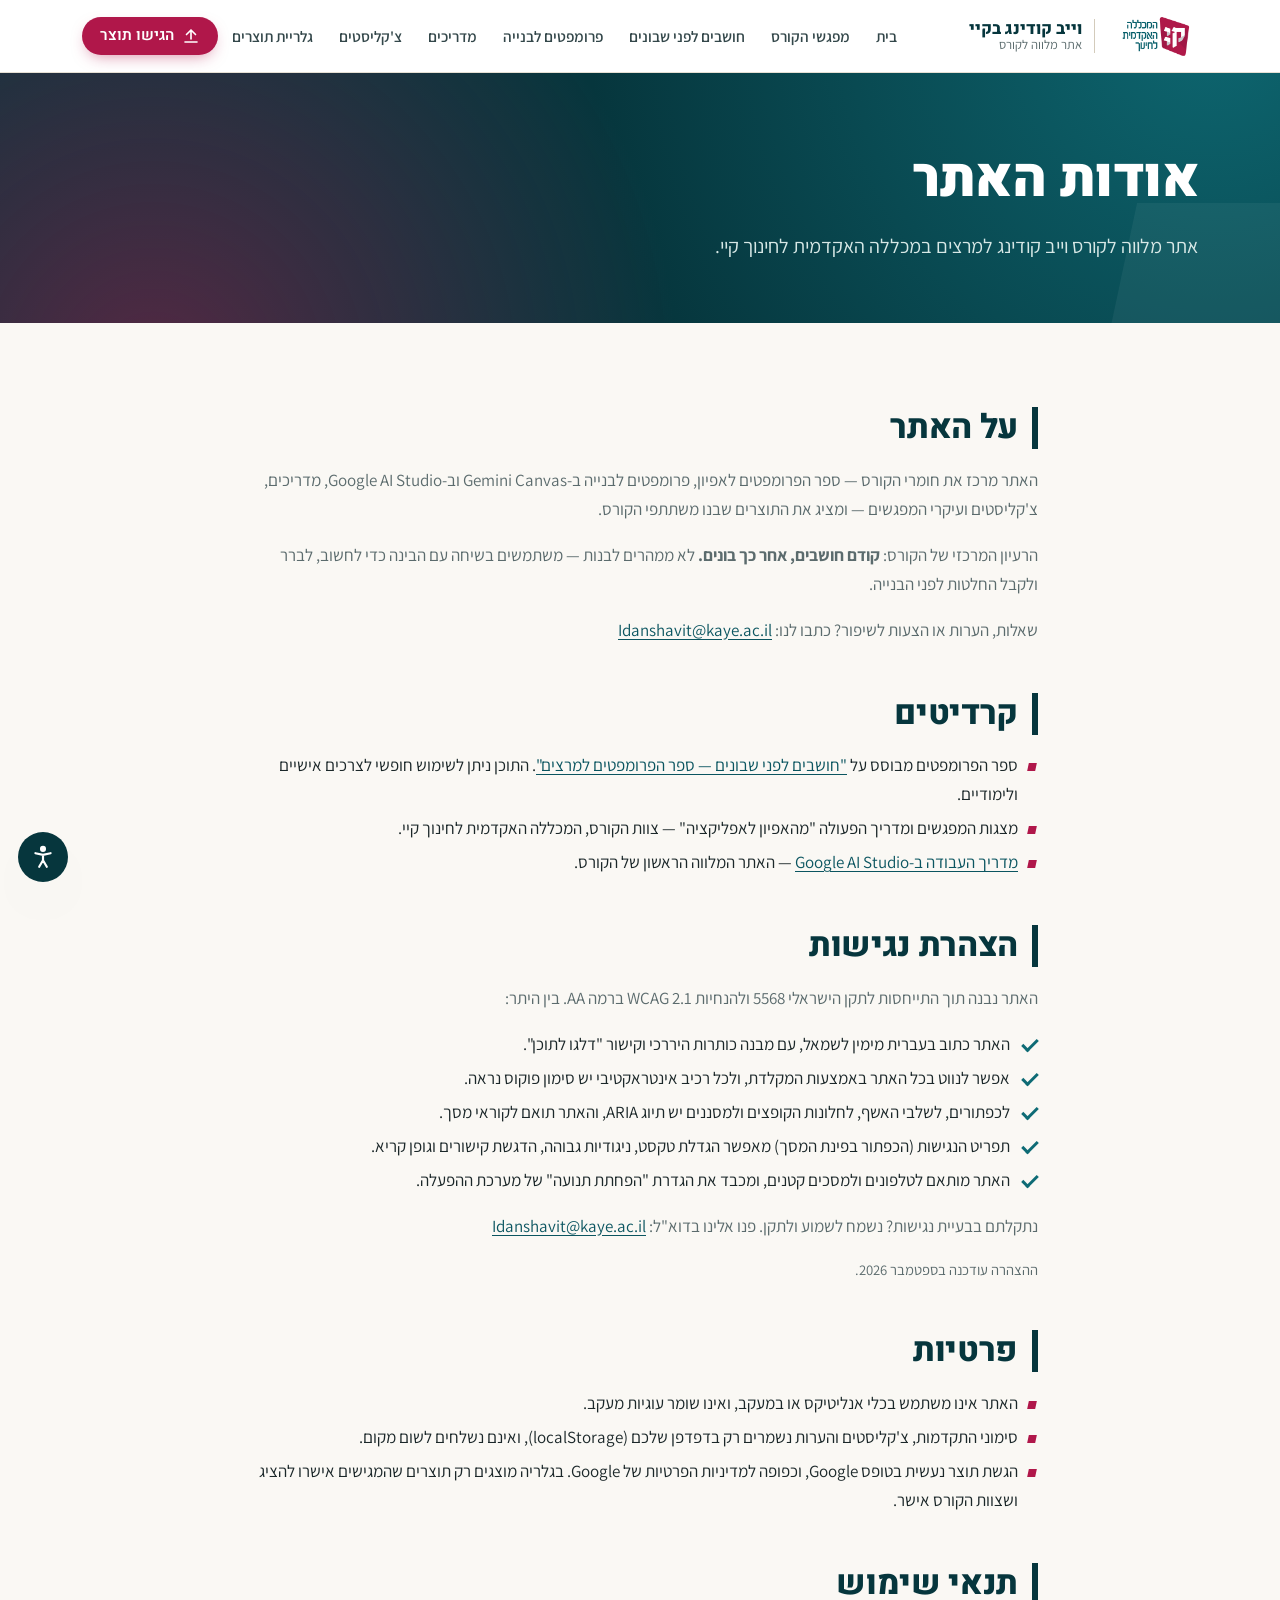
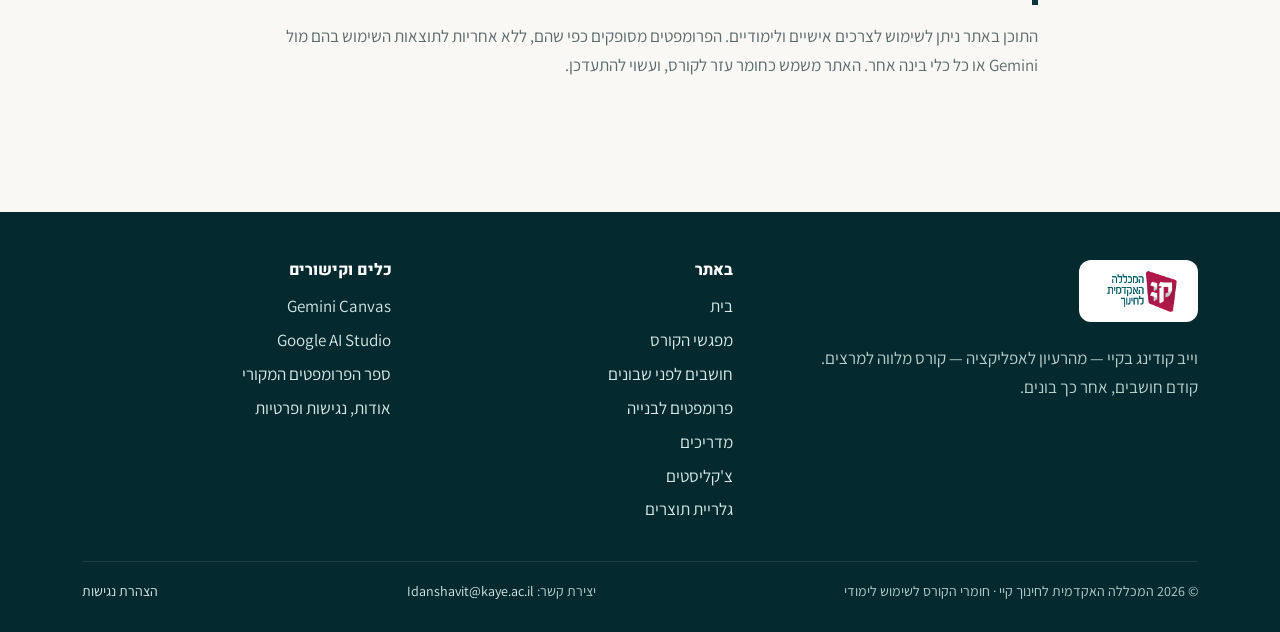
==== commit e5885137: "Add files via upload" ====
--- a/about.html
+++ b/about.html
@@ -123,7 +123,7 @@
 }
 .nav-toggle svg { width: 22px; height: 22px; }
 
-@media (max-width: 1080px) {
+@media (max-width: 1200px) {
   .nav-toggle { display: inline-flex; }
   .main-nav {
     position: fixed; inset: 72px 0 auto 0; background: #fff; border-bottom: 1px solid var(--line);
@@ -605,6 +605,99 @@
 
 html.embed .page-hero { padding: 36px 0 32px; }
 
+/* =========================================================
+   שיפורי חוויית שימוש — טלפון, ניווט והתקדמות
+   ========================================================= */
+
+/* שם השלב הנוכחי מתחת לפס השלבים */
+.step-label { display: flex; justify-content: space-between; align-items: baseline; gap: 8px; margin: 10px 0 8px; font-family: var(--font-head); font-weight: 800; color: var(--teal-900); }
+.step-label .of { color: var(--muted); font-weight: 600; font-size: .9rem; }
+
+/* סטטוס התקדמות על כרטיסי המסלול בדף הבית */
+.path-status {
+  display: inline-block; margin-bottom: 8px; padding: 3px 10px; border-radius: 999px; font-size: .8rem; font-weight: 800;
+  font-family: var(--font-head); background: var(--teal-50); color: var(--teal-800); border: 1px solid var(--teal-100);
+}
+.path-status.done { background: #e6f4ec; color: var(--success); border-color: #bfe3cd; }
+.path-status[hidden] { display: none; }
+
+/* כרטיס גלריה בלי תמונה */
+.project .thumb { background: linear-gradient(135deg, var(--teal-900), var(--teal-700)); }
+.project .thumb.t-studio { background: linear-gradient(135deg, var(--crimson-700), var(--crimson)); }
+.project .thumb.t-canvas { background: linear-gradient(135deg, var(--teal-800), var(--teal-600)); }
+.project .thumb .ph-art { display: flex; flex-direction: column; align-items: center; justify-content: center; gap: 6px; font-size: 1rem; }
+.project .thumb .ph-icon { font-size: 2.6rem; line-height: 1; }
+.project .thumb .ph-tool { font-size: .85rem; font-weight: 800; letter-spacing: .04em; background: rgba(255,255,255,.14); padding: 3px 12px; border-radius: 999px; }
+
+/* חזרה למעלה */
+.back-top {
+  position: fixed; inset-inline-end: 18px; bottom: 80px; z-index: 44; width: 44px; height: 44px; border-radius: 50%;
+  border: 1px solid var(--line); background: #fff; color: var(--teal-900); box-shadow: var(--shadow);
+  display: grid; place-items: center; opacity: 0; pointer-events: none; transition: opacity .2s, bottom .2s;
+}
+.back-top.show { opacity: 1; pointer-events: auto; }
+.back-top:hover { color: var(--crimson); }
+
+/* כפתור העתקה צמוד בתחתית המסך (טלפון) */
+.copybar {
+  position: fixed; left: 12px; right: 12px; bottom: calc(12px + env(safe-area-inset-bottom, 0px)); z-index: 46;
+  display: none; align-items: center; gap: 10px; background: var(--teal-900); color: #fff;
+  border-radius: 16px; padding: 8px 8px 8px 14px; padding-inline-start: 14px; box-shadow: var(--shadow-lg);
+}
+.copybar.show { display: flex; }
+.copybar span { flex: 1; min-width: 0; overflow: hidden; text-overflow: ellipsis; white-space: nowrap; font-weight: 700; font-size: .92rem; }
+.copybar .copy-btn { background: var(--crimson); padding: 9px 16px; }
+body.copybar-on .a11y-btn, body.copybar-on .fab { bottom: 80px; }
+body.copybar-on .back-top { bottom: 136px; }
+body.copybar-on .a11y-panel { bottom: 136px; }
+body.copybar-on .toast { bottom: 84px; }
+
+/* תפריט קטגוריות — הדגשת הקטגוריה הנוכחית */
+.side-nav a.active { background: var(--teal-900); color: #fff; }
+
+@media (max-width: 900px) {
+  /* תפריט הקטגוריות נצמד לראש המסך ונגלל לרוחב */
+  .side-nav {
+    position: sticky; top: 72px; z-index: 30; margin-inline: calc(-1 * var(--gutter)); border-radius: 0; border-inline: 0; border-top: 0;
+    padding: 8px var(--gutter); background: rgba(250, 248, 244, .96); backdrop-filter: blur(8px);
+  }
+  .side-nav h2, .side-nav > p { display: none; }
+  .side-nav ul { flex-wrap: nowrap; overflow-x: auto; scrollbar-width: none; -webkit-overflow-scrolling: touch; padding-bottom: 2px; }
+  .side-nav ul::-webkit-scrollbar { display: none; }
+  .side-nav li { flex-shrink: 0; }
+  html { scroll-padding-top: 136px; }
+}
+
+@media (max-width: 720px) {
+  /* כפתורים צפים קטנים, ומרווח בתחתית כדי שלא יסתירו תוכן */
+  main { padding-bottom: 76px; }
+  .a11y-btn { width: 46px; height: 46px; bottom: 14px; inset-inline-end: 14px; }
+  .a11y-btn svg { width: 22px; height: 22px; }
+  .a11y-panel { bottom: 70px; inset-inline-end: 14px; }
+  .back-top { bottom: 70px; inset-inline-end: 14px; }
+  .fab { width: 46px; height: 46px; padding: 0; justify-content: center; bottom: 14px; inset-inline-start: 14px; font-size: 1.3rem; }
+  .fab .fab-text { display: none; }
+
+  /* כותרות עמוד קומפקטיות */
+  .page-hero { padding: 28px 0 26px; }
+  .page-hero h1 { font-size: 1.9rem; }
+  .page-hero p.lead { font-size: 1rem; }
+
+  /* ספר הפרומפטים: בחירת מסלול בשני כפתורים צרים */
+  .track-pick { grid-template-columns: 1fr 1fr; gap: 8px; }
+  .track-btn { padding: 12px; gap: 6px; flex-direction: column; align-items: flex-start; border-radius: var(--radius); }
+  .track-btn .ti { font-size: 1.4rem; }
+  .track-btn b { font-size: 1rem; }
+  .track-btn span.q { display: none; }
+  .stepper { margin: 18px 0 0; }
+}
+
+/* מונע מתפריט הקטגוריות להרחיב את העמוד לרוחב */
+@media (max-width: 900px) {
+  .layout-side { grid-template-columns: minmax(0, 1fr); }
+  .layout-side > * { min-width: 0; }
+}
+
 </style>
 </head>
 <body>
@@ -625,6 +718,7 @@
         <h2 class="bar-title">על האתר</h2>
         <p>האתר מרכז את חומרי הקורס — ספר הפרומפטים לאפיון, פרומפטים לבנייה ב-Gemini Canvas וב-Google AI Studio, מדריכים, צ'קליסטים ועיקרי המפגשים — ומציג את התוצרים שבנו משתתפי הקורס.</p>
         <p>הרעיון המרכזי של הקורס: <strong>קודם חושבים, אחר כך בונים.</strong> לא ממהרים לבנות — משתמשים בשיחה עם הבינה כדי לחשוב, לברר ולקבל החלטות לפני הבנייה.</p>
+        <p id="contact">שאלות, הערות או הצעות לשיפור? כתבו לנו: <span data-contact>לצוות הקורס</span></p>
       </article>
 
       <article class="cat-block" id="credits">
@@ -646,7 +740,8 @@
           <li>תפריט הנגישות (הכפתור בפינת המסך) מאפשר הגדלת טקסט, ניגודיות גבוהה, הדגשת קישורים וגופן קריא.</li>
           <li>האתר מותאם לטלפונים ולמסכים קטנים, ומכבד את הגדרת "הפחתת תנועה" של מערכת ההפעלה.</li>
         </ul>
-                <p>נתקלתם בבעיית נגישות? נשמח לשמוע ולתקן — פנו לצוות הקורס<span id="contact-mail"></span>.</p>
+        <p>נתקלתם בבעיית נגישות? נשמח לשמוע ולתקן. פנו אלינו בדוא"ל: <span data-contact>לצוות הקורס</span></p>
+        <p class="small muted">ההצהרה עודכנה בספטמבר 2026.</p>
       </article>
 
       <article class="cat-block" id="privacy">
@@ -704,7 +799,7 @@
     studioGuide: "https://gemini.google.com/share/9ae51eee2f07?skid=484f60e7-f9ce-46c3-b71e-88a9934f1ecd"
   },
 
-  contactEmail: ""
+  contactEmail: "Idanshavit@kaye.ac.il"
 };
 
 </script>
@@ -800,6 +895,7 @@
       '<li><a href="about.html">אודות, נגישות ופרטיות</a></li>' +
       "</ul></div></div>" +
       '<div class="bottom"><span>© ' + new Date().getFullYear() + " המכללה האקדמית לחינוך קיי · חומרי הקורס לשימוש לימודי</span>" +
+      (CFG.contactEmail ? '<span>יצירת קשר: <a href="mailto:' + CFG.contactEmail + '">' + CFG.contactEmail + "</a></span>" : "") +
       '<a href="about.html#accessibility">הצהרת נגישות</a></div></div>';
   }
 
@@ -837,6 +933,7 @@
     var src = document.getElementById(b.getAttribute("data-copy"));
     if (!src) return;
     var text = src.getAttribute("data-raw") || src.innerText;
+    if (/^t-/.test(src.id)) store.set("vk-built", true);
     copyText(text).then(function () {
       var old = b.innerHTML;
       b.classList.add("done");
@@ -989,7 +1086,135 @@
     }, true);
   }
 
+  /* ---------- כפתור העתקה צמוד (בטלפון, כשכותרת הפרומפט גללה החוצה) ---------- */
+  function initCopyBar() {
+    var bar = document.createElement("div");
+    bar.className = "copybar";
+    bar.innerHTML = "<span></span>" + '<button type="button" class="copy-btn">' + ICONS.copy + "העתקה</button>";
+    document.body.appendChild(bar);
+    var label = bar.querySelector("span"), current = null;
+    bar.querySelector("button").addEventListener("click", function () {
+      if (current) current.querySelector(".copy-btn").click();
+    });
+    function check() {
+      var found = null;
+      if (window.innerWidth <= 720) {
+        var prompts = document.querySelectorAll("main .prompt");
+        for (var i = 0; i < prompts.length; i++) {
+          var r = prompts[i].getBoundingClientRect();
+          if (r.top < 60 && r.bottom > window.innerHeight * 0.45) { found = prompts[i]; break; }
+        }
+      }
+      current = found;
+      bar.classList.toggle("show", !!found);
+      document.body.classList.toggle("copybar-on", !!found);
+      if (found) label.textContent = found.querySelector(".prompt-head h3, .prompt-head h4").textContent;
+    }
+    var ticking = false;
+    window.addEventListener("scroll", function () {
+      if (ticking) return;
+      ticking = true;
+      setTimeout(function () { ticking = false; check(); }, 60);
+    }, { passive: true });
+    window.addEventListener("resize", check);
+  }
+
+  /* ---------- חזרה למעלה ---------- */
+  function initBackTop() {
+    var b = document.createElement("button");
+    b.type = "button";
+    b.className = "back-top";
+    b.setAttribute("aria-label", "חזרה לראש העמוד");
+    b.innerHTML = '<svg viewBox="0 0 24 24" width="20" height="20" fill="none" stroke="currentColor" stroke-width="2.4" stroke-linecap="round" stroke-linejoin="round" aria-hidden="true"><path d="M12 19V5M5 12l7-7 7 7"/></svg>';
+    document.body.appendChild(b);
+    b.addEventListener("click", function () {
+      var reduce = window.matchMedia("(prefers-reduced-motion: reduce)").matches;
+      window.scrollTo({ top: 0, behavior: reduce ? "auto" : "smooth" });
+      var m = document.getElementById("main");
+      if (m) { m.setAttribute("tabindex", "-1"); m.focus({ preventScroll: true }); }
+    });
+    window.addEventListener("scroll", function () {
+      b.classList.toggle("show", window.scrollY > 700);
+    }, { passive: true });
+  }
+
+  /* ---------- הדגשת הקטגוריה הנוכחית בתפריט הצד ---------- */
+  function initScrollSpy() {
+    var nav = document.querySelector(".side-nav");
+    if (!nav) return;
+    var ticking = false;
+    function update() {
+      var links = nav.querySelectorAll('a[href^="#"]'), active = null;
+      for (var i = 0; i < links.length; i++) {
+        var t = document.getElementById(links[i].getAttribute("href").slice(1));
+        if (t && t.getBoundingClientRect().top < 170) active = links[i];
+      }
+      if (!active && links.length) active = links[0];
+      for (var j = 0; j < links.length; j++) {
+        var on = links[j] === active;
+        links[j].classList.toggle("active", on);
+        if (on) links[j].setAttribute("aria-current", "true"); else links[j].removeAttribute("aria-current");
+      }
+      var ul = nav.querySelector("ul");
+      if (active && ul && ul.scrollWidth > ul.clientWidth) {
+        var lr = active.getBoundingClientRect(), ur = ul.getBoundingClientRect();
+        if (lr.left < ur.left || lr.right > ur.right) ul.scrollLeft += (lr.left + lr.width / 2) - (ur.left + ur.width / 2);
+      }
+    }
+    window.addEventListener("scroll", function () {
+      if (ticking) return;
+      ticking = true;
+      setTimeout(function () { ticking = false; update(); }, 60);
+    }, { passive: true });
+    setTimeout(update, 300);
+  }
+
+  /* ---------- "איפה אני בקורס" — סימון התקדמות במסלול בדף הבית ---------- */
+  function initProgress() {
+    var stages = document.querySelectorAll("[data-stage]");
+    if (!stages.length) return;
+    var pb = store.get("vk-pb-done", {}), best = 0;
+    Object.keys(pb).forEach(function (k) { best = Math.max(best, (pb[k] || []).length); });
+    var cl = store.get("vk-checklists", {}), checked = 0, total = 0;
+    Object.keys(cl).forEach(function (k) { (cl[k] || []).forEach(function (v) { total++; if (v) checked++; }); });
+    var status = {
+      think: best >= 5 ? ["done", "✓ האפיון הושלם"] : best > 0 ? ["progress", "בתהליך · " + best + " מתוך 7 שלבים"] : null,
+      build: store.get("vk-built", false) ? ["progress", "התחלתם לבנות"] : null,
+      test: total && checked === total ? ["done", "✓ כל הבדיקות סומנו"] : checked > 0 ? ["progress", "בתהליך · " + checked + " מתוך " + total + " בדיקות"] : null,
+      share: store.get("vk-submitted", false) ? ["done", "✓ הגשתם תוצר"] : null
+    };
+    var any = false;
+    stages.forEach(function (el) {
+      var s = status[el.getAttribute("data-stage")], badge = el.querySelector(".path-status");
+      if (!badge) return;
+      if (s) { any = true; badge.className = "path-status " + s[0]; badge.textContent = s[1]; badge.hidden = false; }
+      else badge.hidden = true;
+    });
+    var note = document.getElementById("progress-note");
+    if (note) note.hidden = !any;
+  }
+  document.addEventListener("click", function (e) {
+    var a = e.target.closest("a[href]");
+    if (a && CFG.FORM_URL && a.href.indexOf(CFG.FORM_URL.split("/viewform")[0]) === 0) store.set("vk-submitted", true);
+  });
+
+  /* ---------- פרטי קשר ---------- */
+  function fillContact() {
+    if (!CFG.contactEmail) return;
+    document.querySelectorAll("[data-contact]").forEach(function (el) {
+      el.innerHTML = '<a href="mailto:' + esc(CFG.contactEmail) + '">' + esc(CFG.contactEmail) + "</a>";
+      el.hidden = false;
+    });
+  }
+
   document.addEventListener("DOMContentLoaded", function () {
+    if (!EMBED) {
+      initCopyBar();
+      initBackTop();
+      initScrollSpy();
+      initProgress();
+    }
+    fillContact();
     if (EMBED) {
       initEmbed();
     } else {
@@ -1003,9 +1228,5 @@
 })();
 
 </script>
-<script>
-  var m = (window.SITE_CONFIG || {}).contactEmail;
-  if (m) document.getElementById("contact-mail").innerHTML = ' בכתובת <a href="mailto:' + m + '">' + m + "</a>";
-</script>
 </body>
 </html>
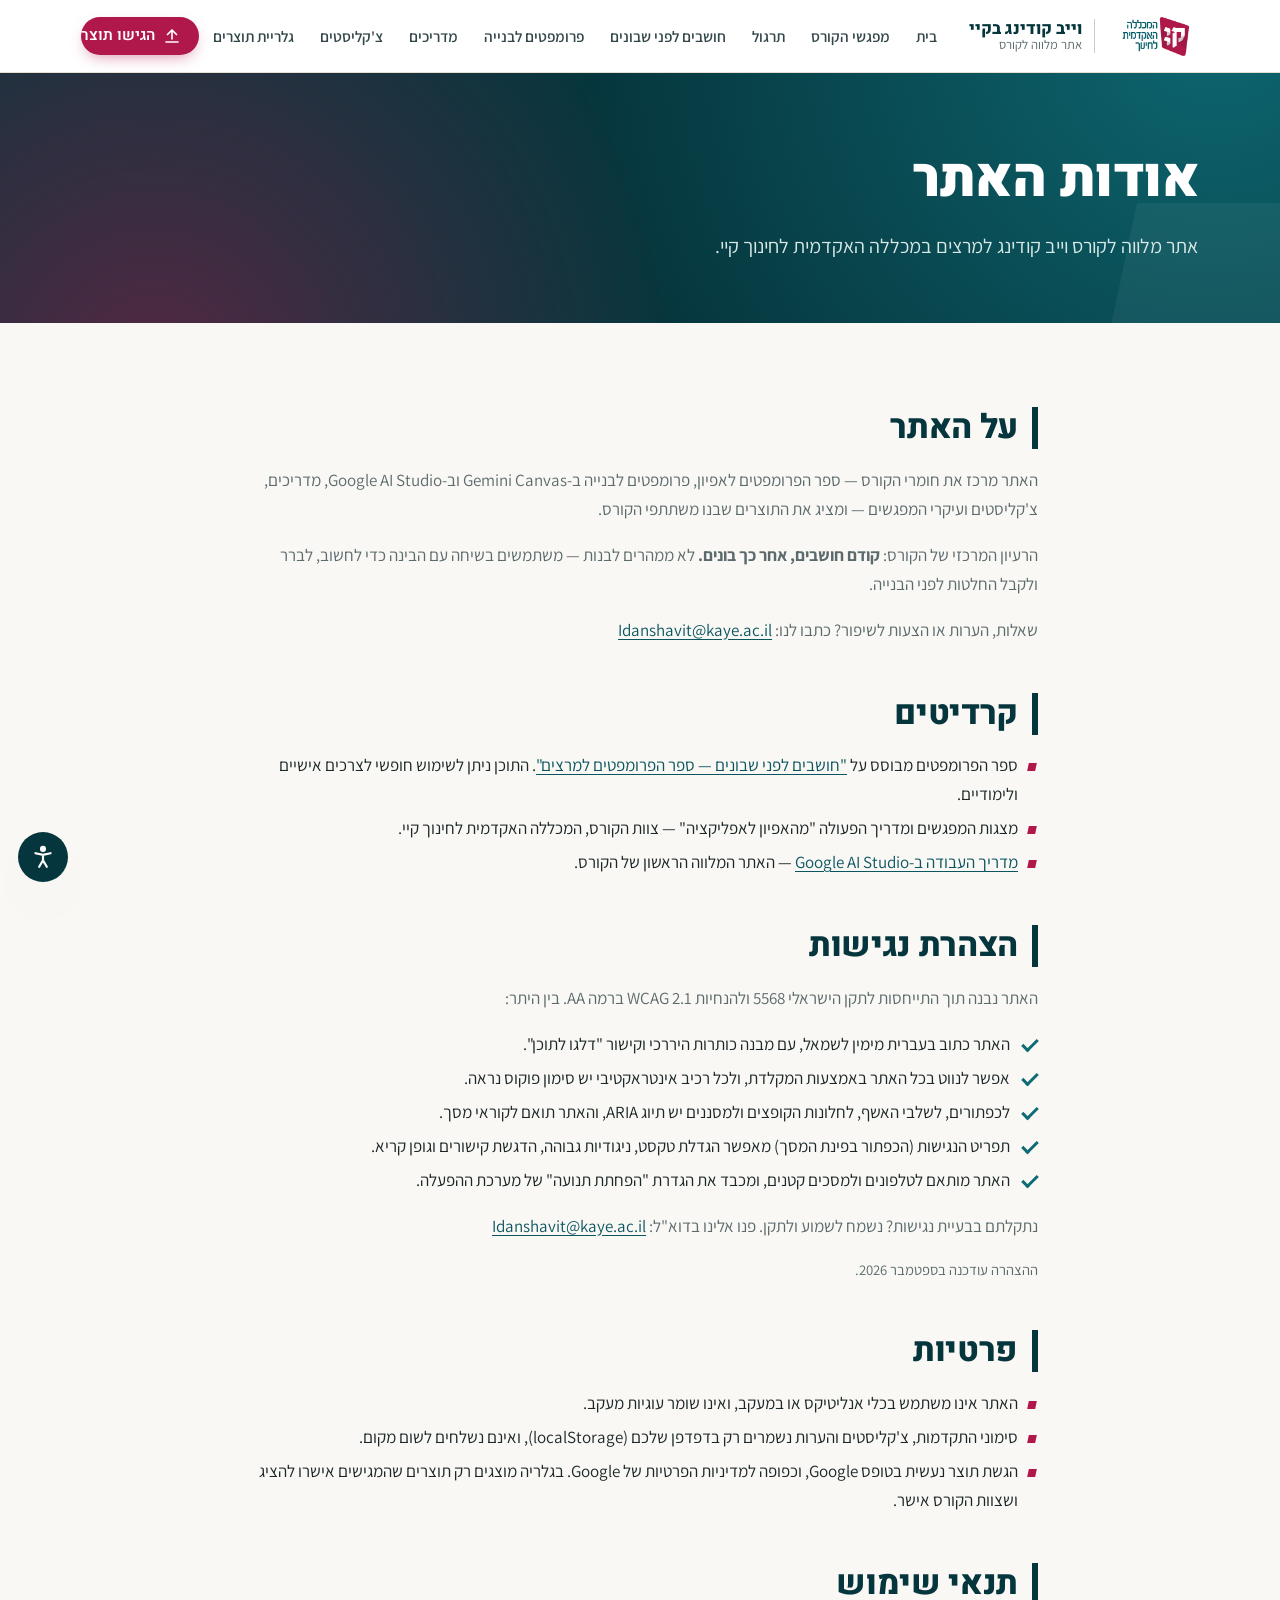
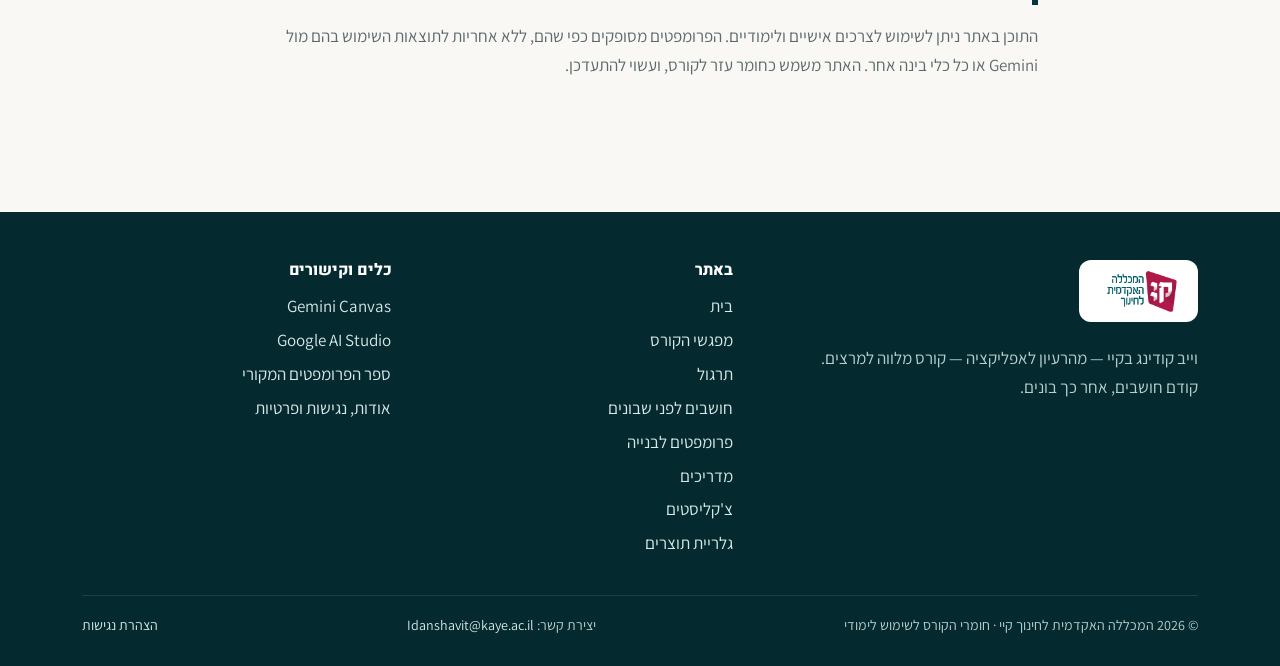
==== commit dd170709: "Add guided practice and agent workshop learning paths" ====
--- a/about.html
+++ b/about.html
@@ -829,6 +829,7 @@
   var NAV = [
     { href: "index.html", label: "בית" },
     { href: "sessions.html", label: "מפגשי הקורס" },
+    { href: "practice.html", label: "תרגול" },
     { href: "prompt-book.html", label: "חושבים לפני שבונים" },
     { href: "build-prompts.html", label: "פרומפטים לבנייה" },
     { href: "guides.html", label: "מדריכים" },
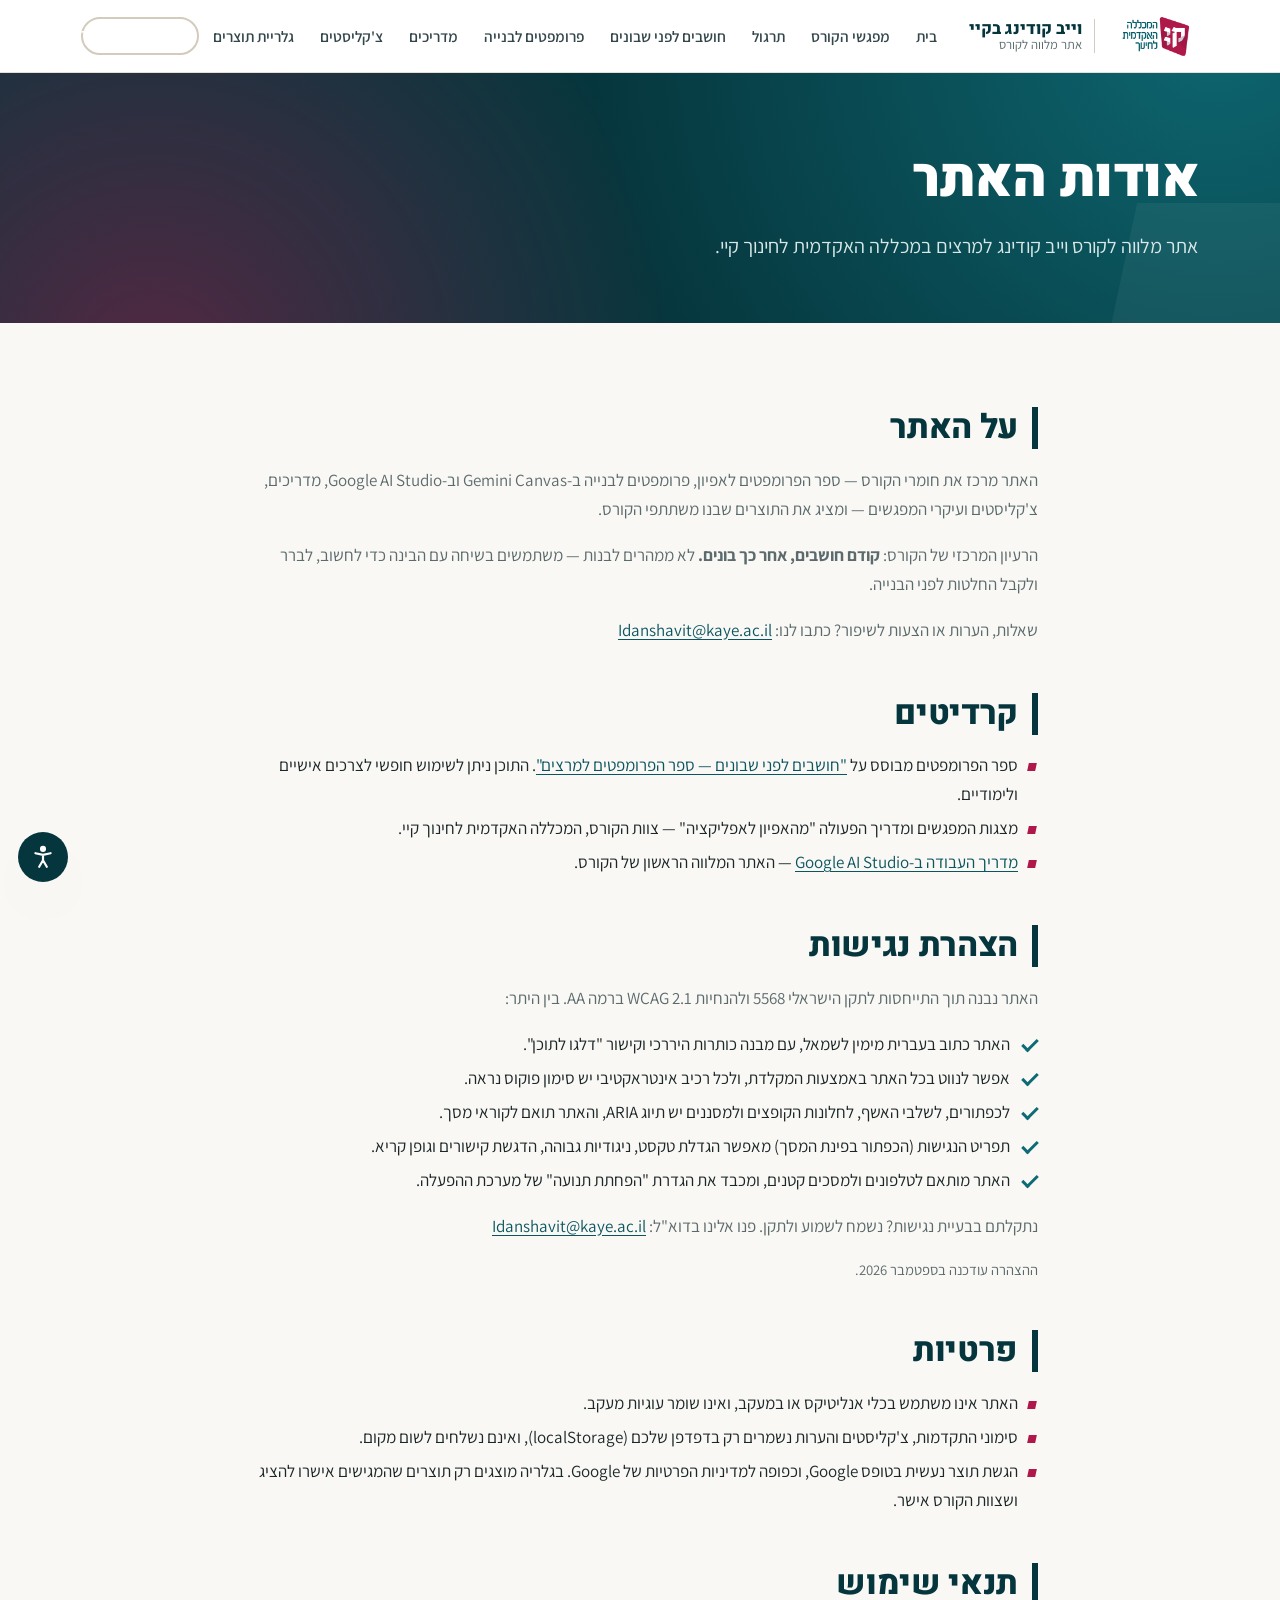
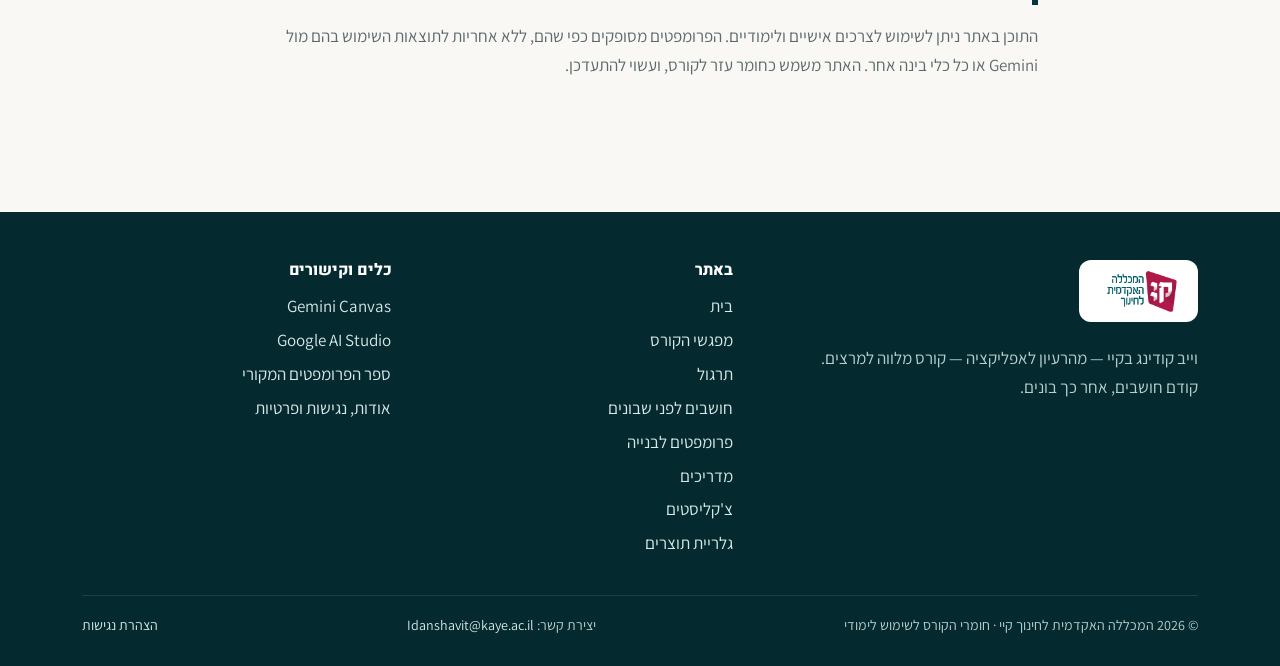
==== commit 71c8aeb3: "UX quick wins from the agy review: clearer first button, quieter header submit button, phone arrows " ====
--- a/about.html
+++ b/about.html
@@ -862,7 +862,7 @@
       '<span class="brand-text"><b>' + CFG.courseName + '</b><small>אתר מלווה לקורס</small></span></a>' +
       '<button class="nav-toggle" aria-expanded="false" aria-controls="main-nav" aria-label="פתיחת תפריט">' + ICONS.menu + "</button>" +
       '<nav class="main-nav" id="main-nav" aria-label="ניווט ראשי"><ul>' + items +
-      '<li class="nav-cta"><a class="btn btn-primary btn-sm" href="' + submitHref() + '"' + ext + ">" + ICONS.upload + "הגישו תוצר</a></li>" +
+      '<li class="nav-cta"><a class="btn btn-ghost btn-sm" href="' + submitHref() + '"' + ext + ">" + ICONS.upload + "הגישו תוצר</a></li>" +
       "</ul></nav></div>";
 
     var btn = el.querySelector(".nav-toggle");
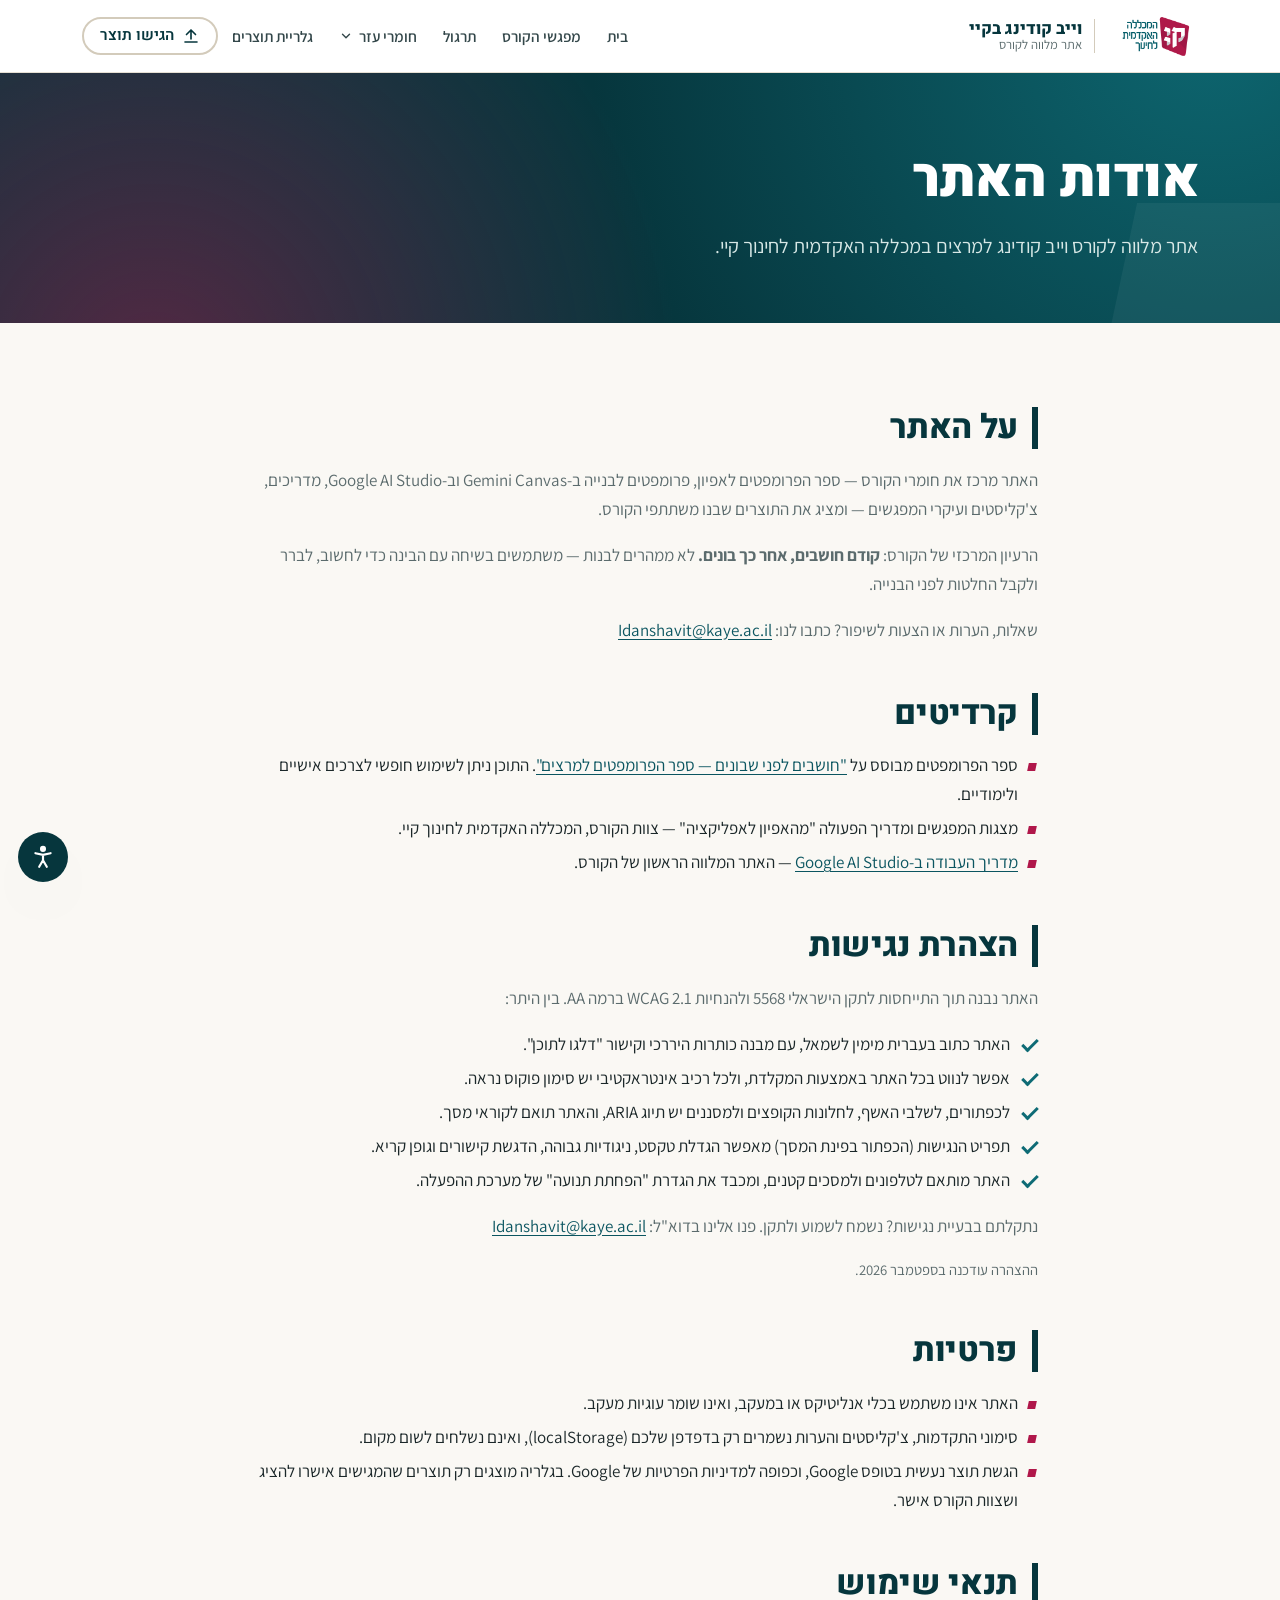
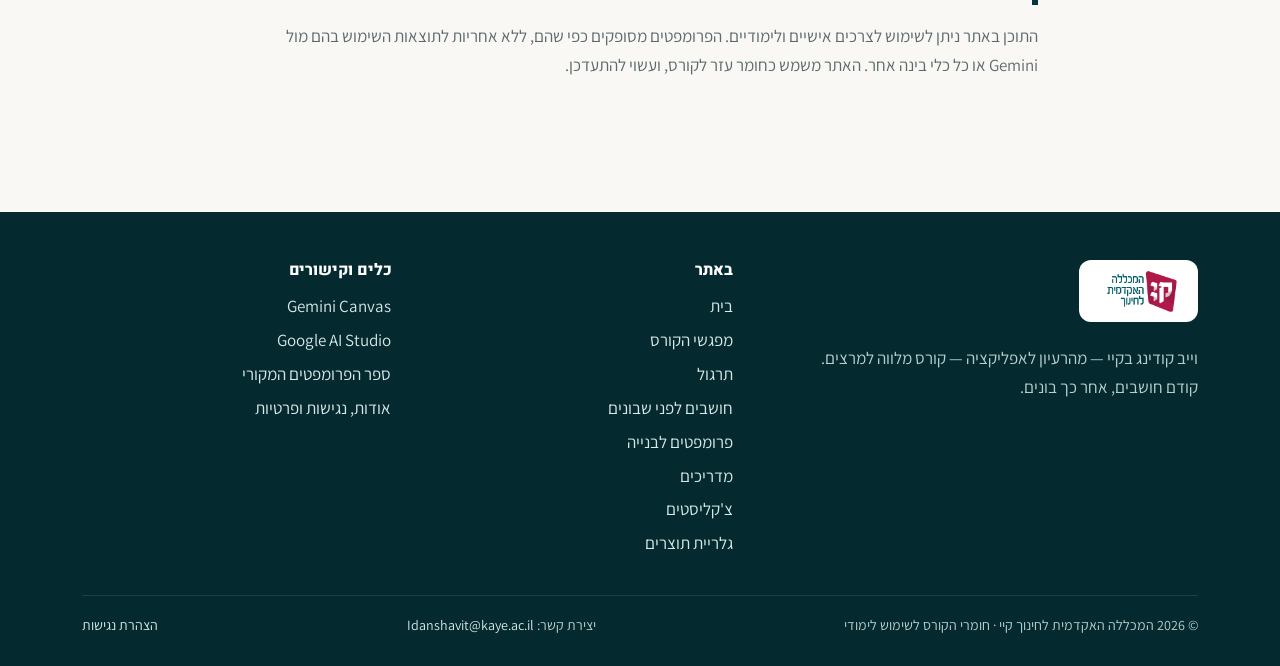
==== commit 57970e28: "Group the header menu: four reference pages under one dropdown (inline list on phone); fix invisible" ====
--- a/about.html
+++ b/about.html
@@ -114,8 +114,24 @@
 .main-nav a:hover { background: var(--teal-50); color: var(--teal-900); }
 .main-nav a[aria-current="page"] { background: var(--teal-900); color: #fff; }
 .nav-cta { margin-inline-start: 6px; }
-.main-nav a.btn { display: inline-flex; color: #fff; padding: 7px 16px; }
-.main-nav a.btn:hover { background: var(--crimson-700); color: #fff; }
+.nav-group { position: relative; }
+.nav-group-btn {
+  display: inline-flex; align-items: center; gap: 6px; padding: 8px 12px; border: 0; border-radius: 999px; background: none;
+  font: inherit; font-weight: 600; font-size: .96rem; color: var(--ink-soft); white-space: nowrap; cursor: pointer;
+}
+.nav-group-btn:hover, .nav-group.open .nav-group-btn { background: var(--teal-50); color: var(--teal-900); }
+.nav-group.has-current .nav-group-btn { background: var(--teal-900); color: #fff; }
+.nav-group-btn svg { width: 14px; height: 14px; transition: transform .15s; }
+.nav-group.open .nav-group-btn svg { transform: rotate(180deg); }
+.main-nav .nav-sub {
+  display: none; align-items: stretch; position: absolute; inset-inline-start: 0; top: calc(100% + 6px); z-index: 60; min-width: 220px;
+  list-style: none; margin: 0; padding: 8px; flex-direction: column; gap: 2px; background: #fff;
+  border: 1px solid var(--line); border-radius: 14px; box-shadow: var(--shadow);
+}
+.main-nav .nav-group.open .nav-sub { display: flex; }
+.nav-sub a { border-radius: 10px; }
+.main-nav a.btn { display: inline-flex; color: var(--teal-900); padding: 7px 16px; }
+.main-nav a.btn:hover { background: var(--teal-50); color: var(--teal-900); }
 
 .nav-toggle {
   display: none; margin-inline-start: auto; background: var(--teal-50); border: 1px solid var(--line);
@@ -133,6 +149,9 @@
   .main-nav ul { flex-direction: column; align-items: stretch; padding: 12px var(--gutter) 20px; gap: 4px; }
   .main-nav a { padding: 12px 14px; border-radius: 10px; font-size: 1.05rem; }
   .nav-cta { margin: 8px 0 0; }
+  .nav-group-btn { display: flex; width: 100%; justify-content: space-between; padding: 12px 14px; border-radius: 10px; font-size: 1.05rem; }
+  .main-nav .nav-sub { position: static; display: none; min-width: 0; border: 0; box-shadow: none; padding: 2px 0 6px; padding-inline-start: 14px; }
+  .main-nav .nav-group.open .nav-sub { display: flex; }
   .nav-cta .btn { width: 100%; justify-content: center; }
 }
 @media (max-width: 420px) { .brand-text small { display: none; } .brand img { height: 38px; } }
@@ -830,12 +849,20 @@
     { href: "index.html", label: "בית" },
     { href: "sessions.html", label: "מפגשי הקורס" },
     { href: "practice.html", label: "תרגול" },
-    { href: "prompt-book.html", label: "חושבים לפני שבונים" },
-    { href: "build-prompts.html", label: "פרומפטים לבנייה" },
-    { href: "guides.html", label: "מדריכים" },
-    { href: "checklists.html", label: "צ'קליסטים" },
+    { label: "חומרי עזר", children: [
+      { href: "prompt-book.html", label: "חושבים לפני שבונים" },
+      { href: "build-prompts.html", label: "פרומפטים לבנייה" },
+      { href: "guides.html", label: "מדריכים" },
+      { href: "checklists.html", label: "צ'קליסטים" }
+    ] },
     { href: "gallery.html", label: "גלריית תוצרים" }
   ];
+
+  function flatNav() {
+    var out = [];
+    NAV.forEach(function (n) { if (n.children) { out = out.concat(n.children); } else { out.push(n); } });
+    return out;
+  }
 
   function currentPage() {
     var p = location.pathname.split("/").pop();
@@ -850,8 +877,18 @@
     var el = document.getElementById("site-header");
     if (!el) return;
     var cur = currentPage();
-    var items = NAV.map(function (n) {
-      return '<li><a href="' + n.href + '"' + (n.href === cur ? ' aria-current="page"' : "") + ">" + n.label + "</a></li>";
+    var items = NAV.map(function (n, i) {
+      if (!n.children) {
+        return '<li><a href="' + n.href + '"' + (n.href === cur ? ' aria-current="page"' : "") + ">" + n.label + "</a></li>";
+      }
+      var inGroup = n.children.some(function (c) { return c.href === cur; });
+      var sub = n.children.map(function (c) {
+        return '<li><a href="' + c.href + '"' + (c.href === cur ? ' aria-current="page"' : "") + ">" + c.label + "</a></li>";
+      }).join("");
+      return '<li class="nav-group' + (inGroup ? " has-current" : "") + '">' +
+        '<button type="button" class="nav-group-btn" aria-expanded="false" aria-controls="nav-sub-' + i + '">' + n.label +
+        '<svg viewBox="0 0 24 24" fill="none" stroke="currentColor" stroke-width="2.4" stroke-linecap="round" stroke-linejoin="round" aria-hidden="true"><path d="M6 9l6 6 6-6"/></svg></button>' +
+        '<ul class="nav-sub" id="nav-sub-' + i + '">' + sub + "</ul></li>";
     }).join("");
     var ext = CFG.FORM_URL ? ' target="_blank" rel="noopener"' : "";
     el.className = "site-header";
@@ -873,8 +910,27 @@
       btn.setAttribute("aria-label", open ? "סגירת תפריט" : "פתיחת תפריט");
       btn.innerHTML = open ? ICONS.close : ICONS.menu;
     });
+    function closeGroups(except) {
+      el.querySelectorAll(".nav-group-btn").forEach(function (b) {
+        if (b !== except) { b.setAttribute("aria-expanded", "false"); b.parentNode.classList.remove("open"); }
+      });
+    }
+    el.querySelectorAll(".nav-group-btn").forEach(function (b) {
+      b.addEventListener("click", function () {
+        var open = b.getAttribute("aria-expanded") !== "true";
+        closeGroups(b);
+        b.setAttribute("aria-expanded", open);
+        b.parentNode.classList.toggle("open", open);
+      });
+    });
+    document.addEventListener("click", function (e) {
+      if (!e.target.closest(".nav-group")) { closeGroups(null); }
+    });
     document.addEventListener("keydown", function (e) {
-      if (e.key === "Escape" && nav.classList.contains("open")) { btn.click(); btn.focus(); }
+      if (e.key !== "Escape") { return; }
+      var openBtn = el.querySelector('.nav-group-btn[aria-expanded="true"]');
+      if (openBtn) { closeGroups(null); openBtn.focus(); return; }
+      if (nav.classList.contains("open")) { btn.click(); btn.focus(); }
     });
   }
 
@@ -888,7 +944,7 @@
       '<div class="wrap"><div class="cols">' +
       '<div><span class="logo-chip"><img src="[data-uri]" alt="המכללה האקדמית לחינוך קיי"></span>' +
       "<p>" + CFG.courseName + " — " + CFG.courseSubtitle + ".<br>קודם חושבים, אחר כך בונים.</p></div>" +
-      '<div><h2>באתר</h2><ul>' + NAV.map(function (n) { return '<li><a href="' + n.href + '">' + n.label + "</a></li>"; }).join("") + "</ul></div>" +
+      '<div><h2>באתר</h2><ul>' + flatNav().map(function (n) { return '<li><a href="' + n.href + '">' + n.label + "</a></li>"; }).join("") + "</ul></div>" +
       '<div><h2>כלים וקישורים</h2><ul>' +
       '<li><a href="' + L.gemini + '" target="_blank" rel="noopener">Gemini Canvas</a></li>' +
       '<li><a href="' + L.aiStudio + '" target="_blank" rel="noopener">Google AI Studio</a></li>' +
